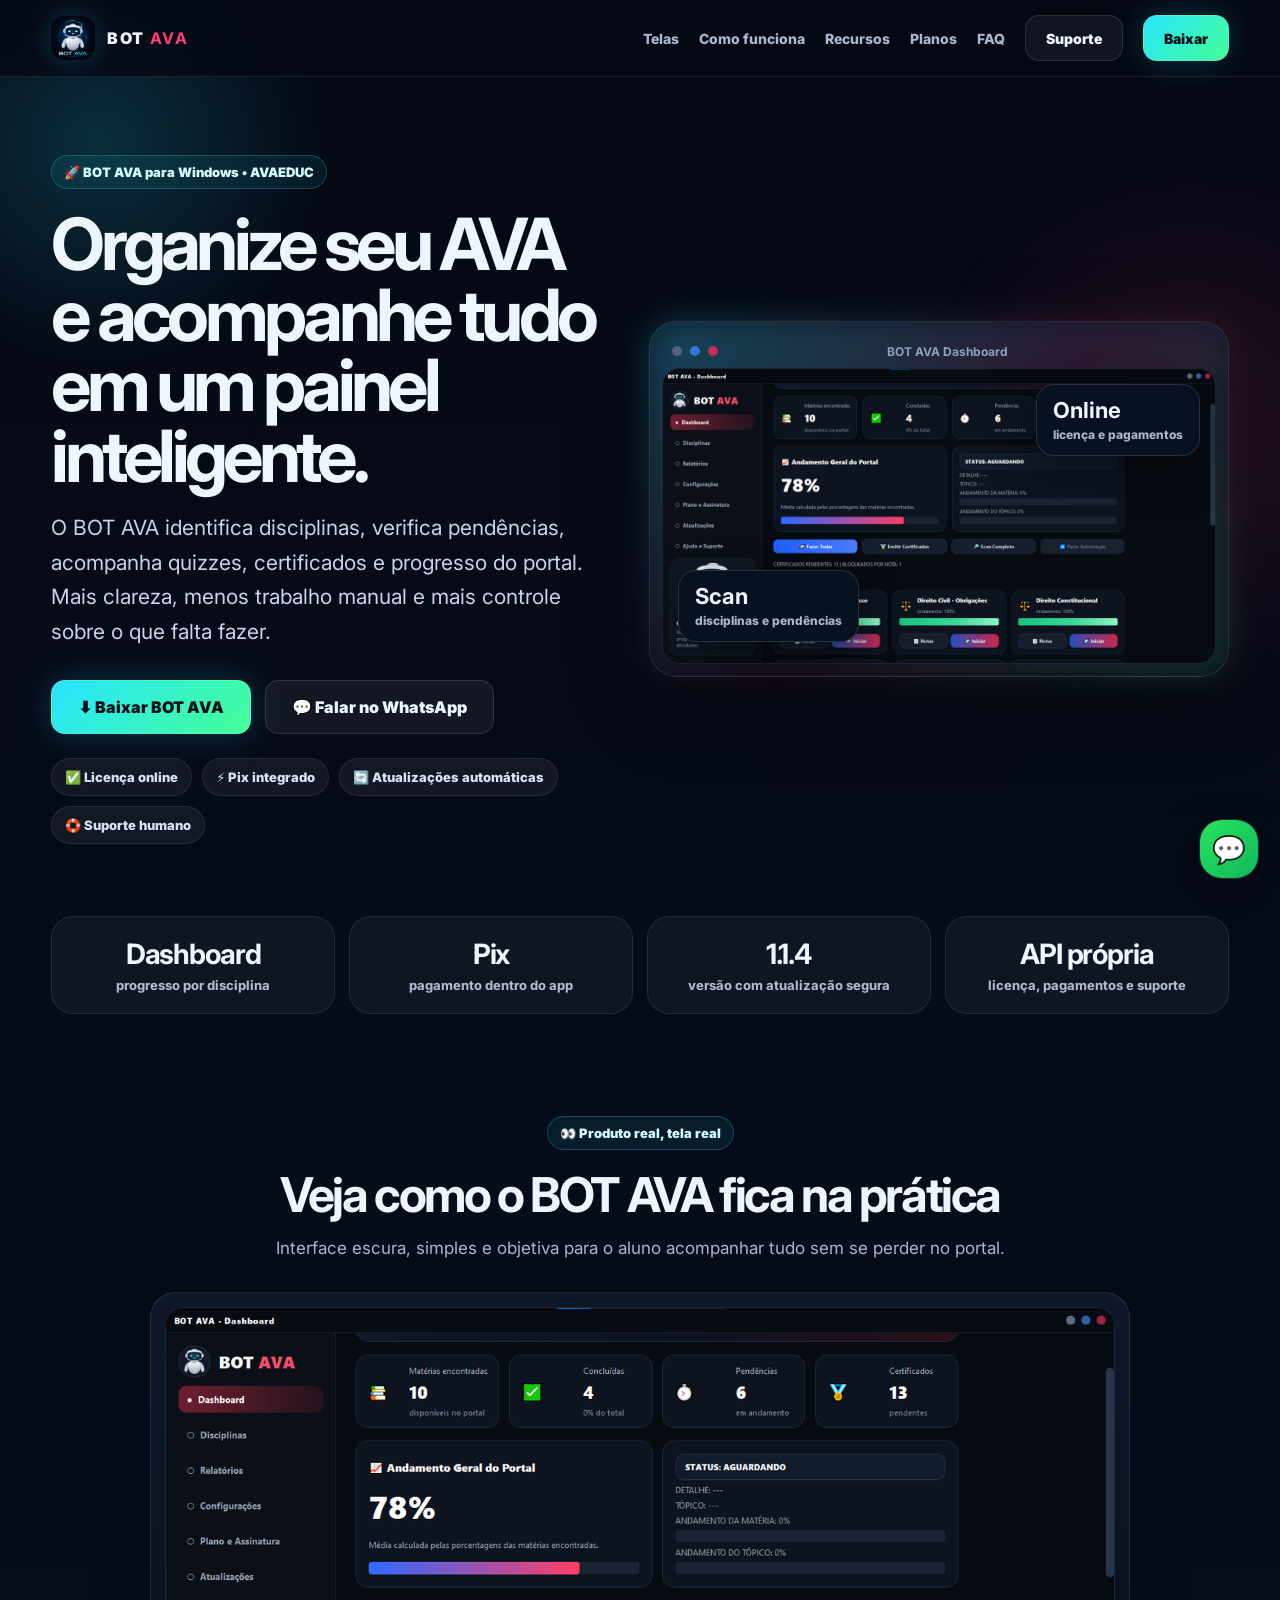
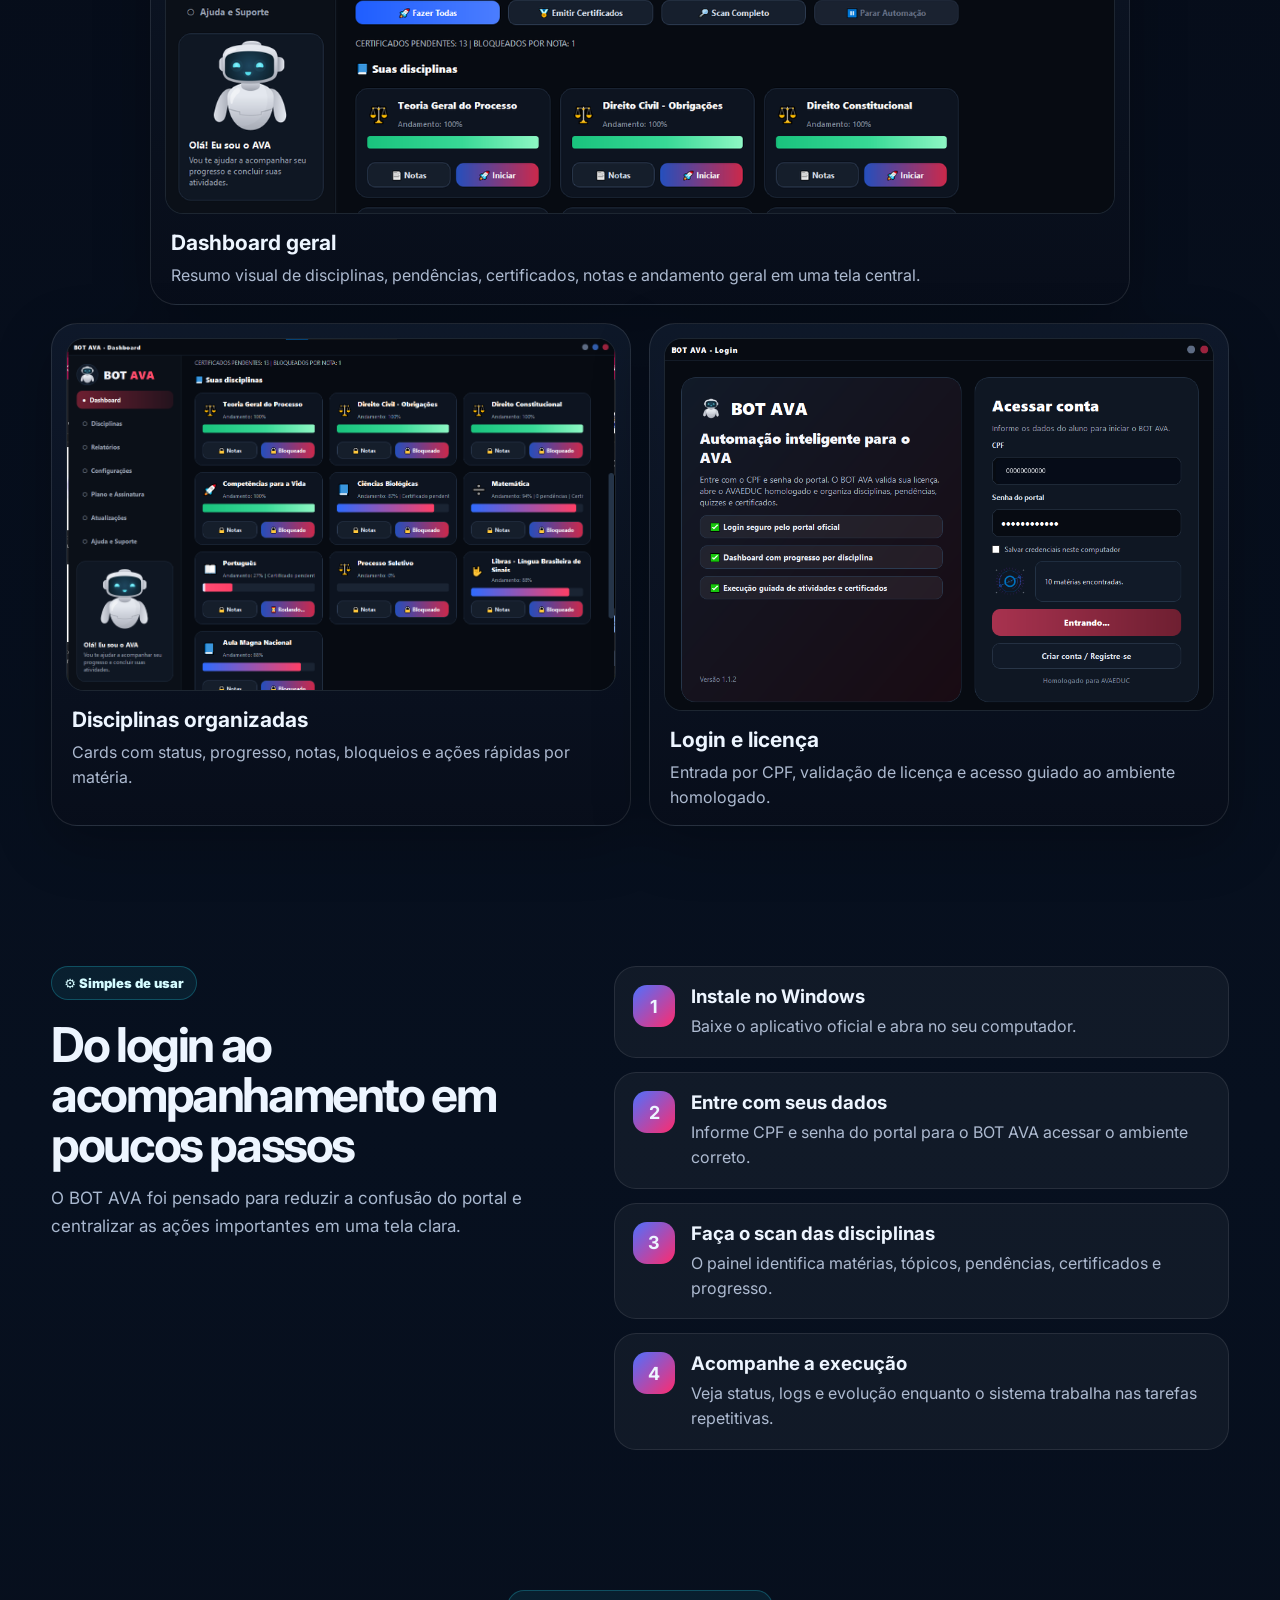
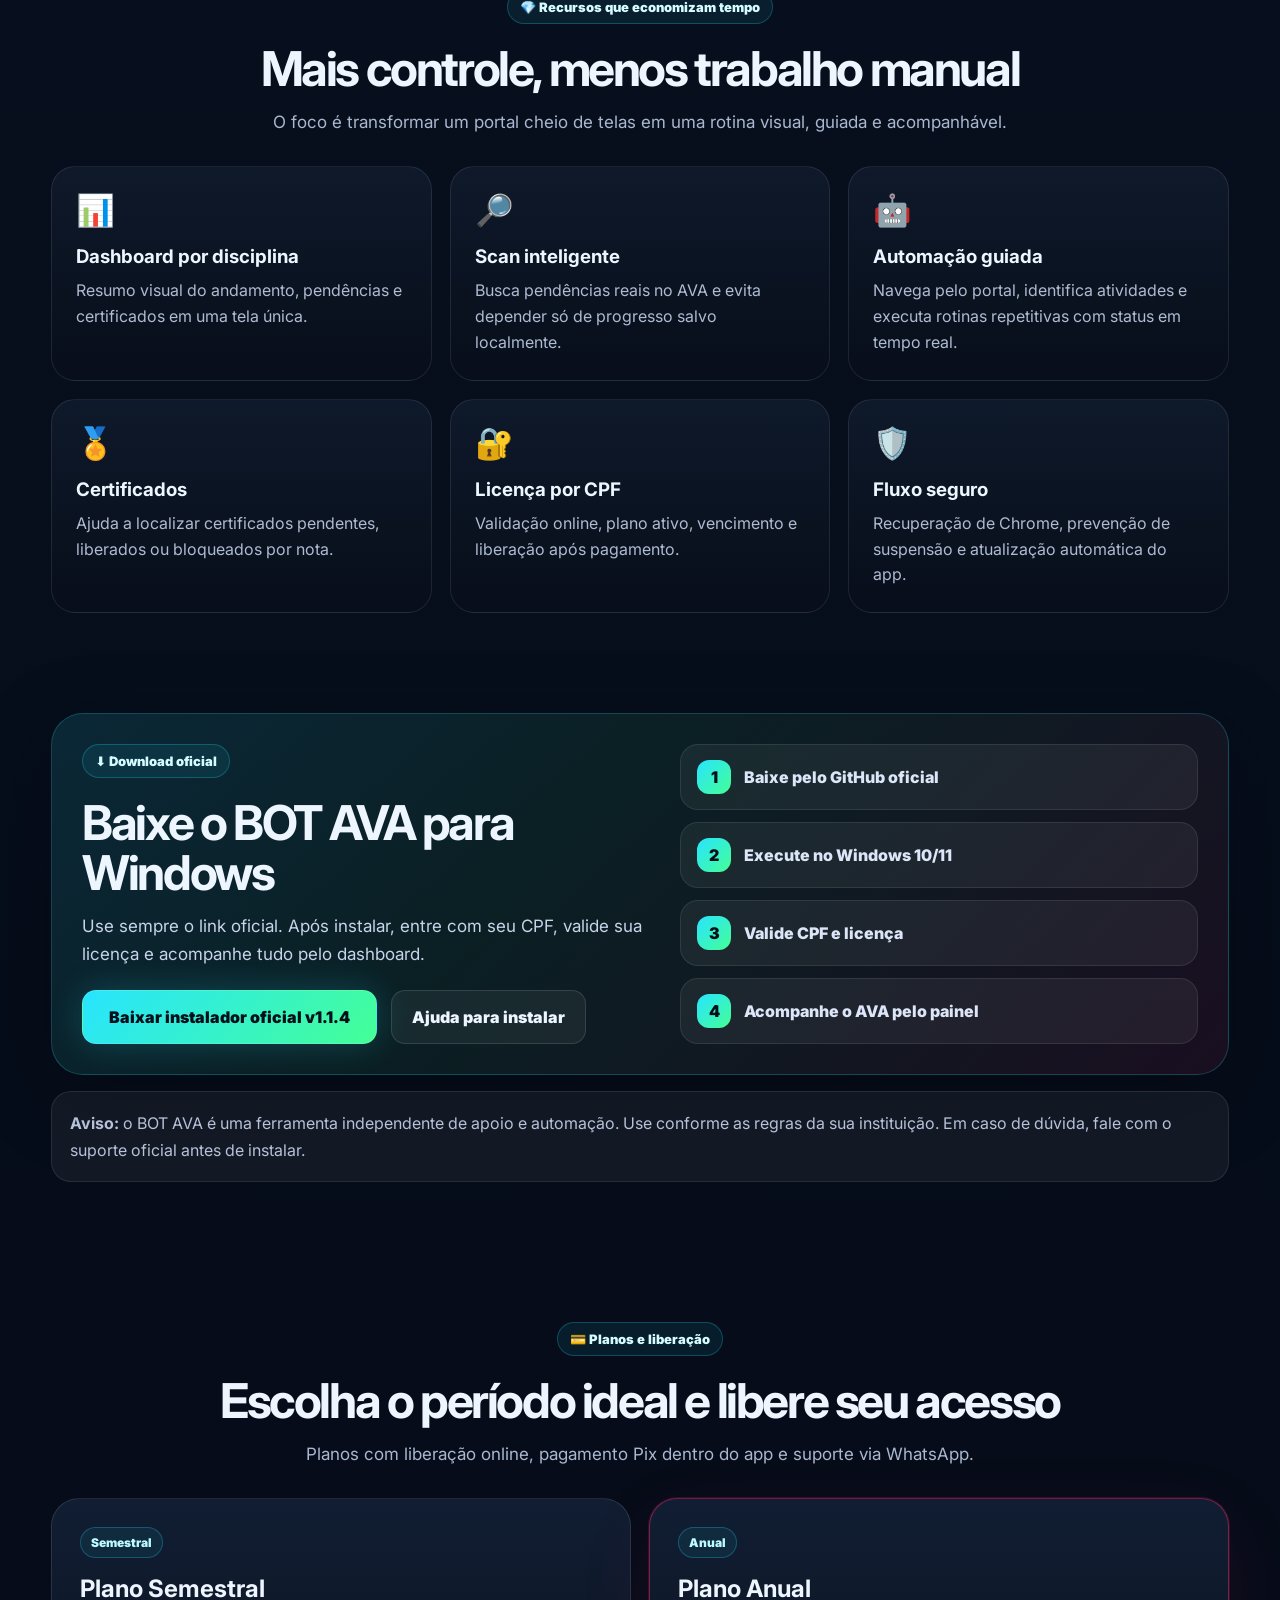
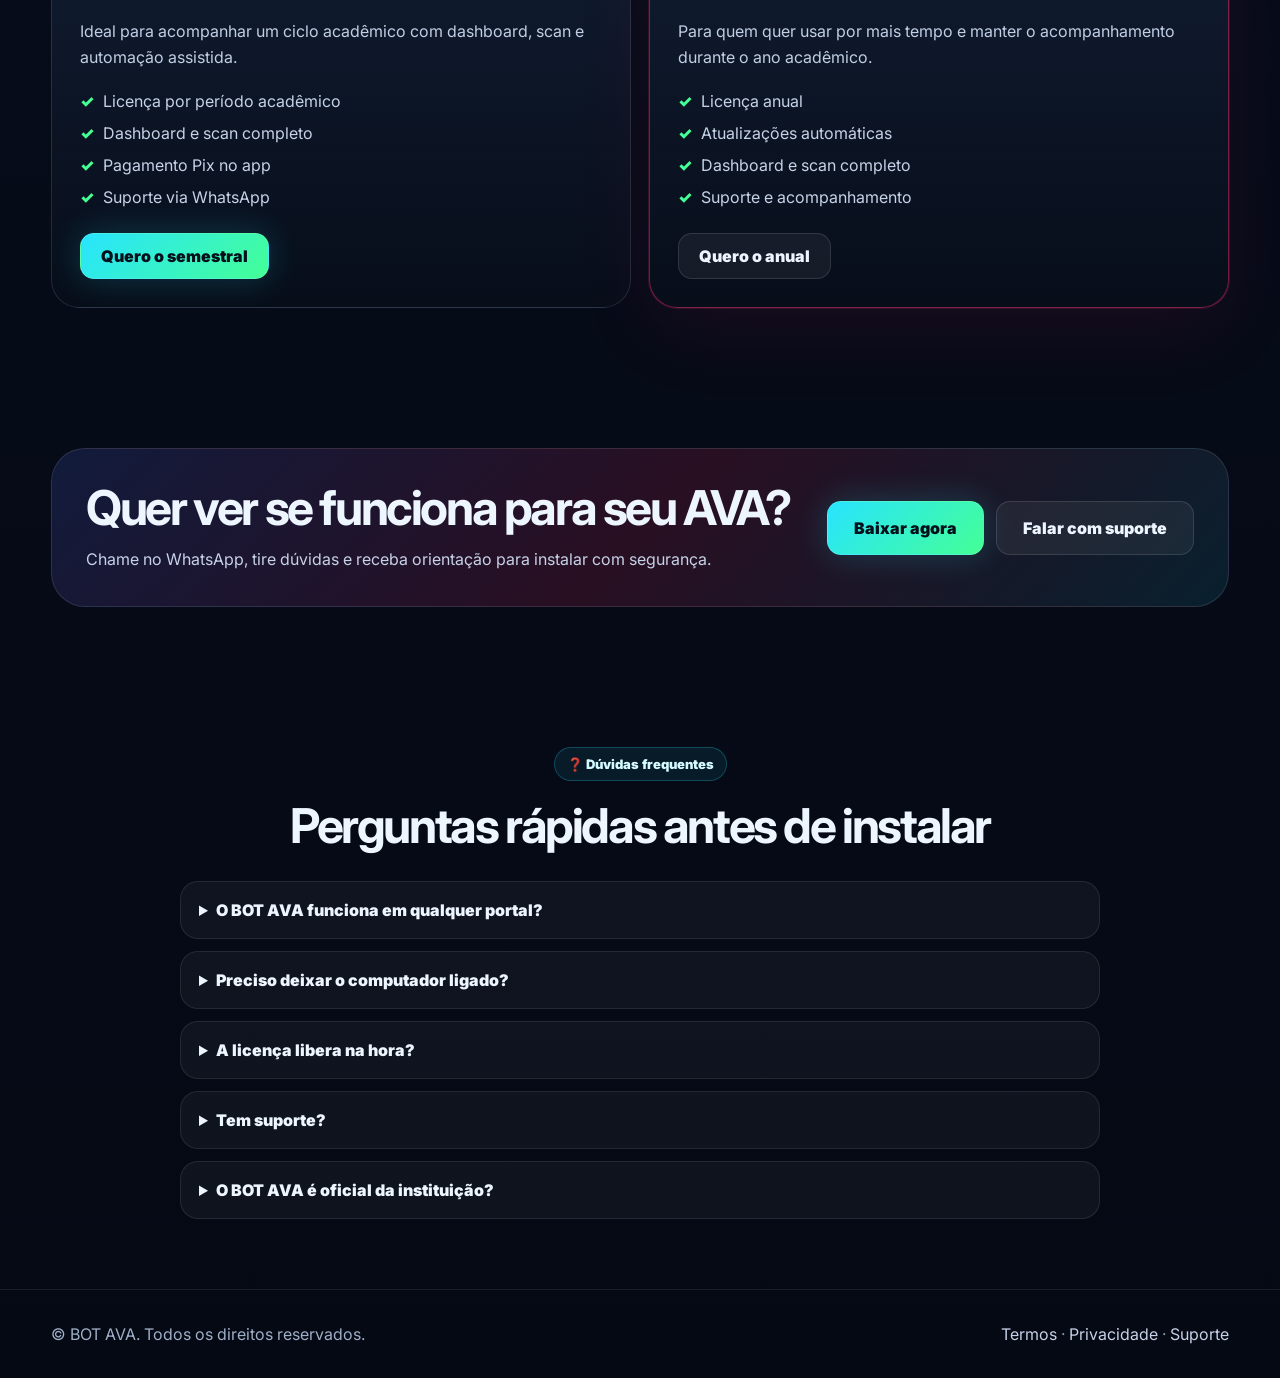
==== index.html @ 7a61a2fb "Update index.html" ====
<!doctype html>
<html lang="pt-BR">
<head>
  <meta charset="utf-8">
  <meta name="viewport" content="width=device-width, initial-scale=1">
  <title>BOT AVA | Seu AVA no automático</title>
  <meta name="description" content="O BOT AVA faz as atividades do portal da faculdade para você. Organiza disciplinas, acompanha progresso e automatiza tarefas do AVA com praticidade.">
  <meta name="theme-color" content="#050914">

  <!-- Prévia para WhatsApp, Instagram, Facebook e redes sociais -->
  <meta property="og:locale" content="pt_BR">
  <meta property="og:type" content="website">
  <meta property="og:site_name" content="BOT AVA">
  <meta property="og:title" content="BOT AVA | Seu AVA no automático">
  <meta property="og:description" content="Um bot que faz as atividades do portal da faculdade para você. Organiza disciplinas, progresso e certificados em um painel simples.">
  <meta property="og:url" content="https://botava.com.br/">
  <meta property="og:image" content="https://botava.com.br/assets/preview-botava-principal-v11.jpg">
  <meta property="og:image:secure_url" content="https://botava.com.br/assets/preview-botava-principal-v11.jpg">
  <meta property="og:image:type" content="image/jpeg">
  <meta property="og:image:width" content="1200">
  <meta property="og:image:height" content="630">
  <meta property="og:image:alt" content="BOT AVA - Um bot que faz as atividades do portal da faculdade para você">

  <meta name="twitter:card" content="summary_large_image">
  <meta name="twitter:title" content="BOT AVA | Seu AVA no automático">
  <meta name="twitter:description" content="Um bot que faz as atividades do portal da faculdade para você.">
  <meta name="twitter:image" content="https://botava.com.br/assets/preview-botava-principal-v11.jpg">
  <link rel="canonical" href="https://botava.com.br/">
  <link rel="image_src" href="https://botava.com.br/assets/preview-botava-principal-v11.jpg">
  <link rel="icon" href="assets/favicon.ico?v=8">
  <link rel="preconnect" href="https://fonts.googleapis.com">
  <link rel="preconnect" href="https://fonts.gstatic.com" crossorigin>
  <link href="https://fonts.googleapis.com/css2?family=Inter:wght@400;500;600;700;800;900&display=swap" rel="stylesheet">
  <link rel="stylesheet" href="assets/style.css?v=8">
</head>
<body>
  <div class="bg-glow bg-glow-a"></div>
  <div class="bg-glow bg-glow-b"></div>

  <nav class="nav">
    <div class="container nav-inner">
      <a class="brand" href="./" aria-label="BOT AVA">
        <img src="assets/logo-bot-ava.png?v=8" alt="Logo BOT AVA">
        <span>BOT <b>AVA</b></span>
      </a>
      <button class="nav-toggle" type="button" aria-label="Abrir menu" aria-expanded="false">☰</button>
      <div class="nav-links" id="site-menu">
        <a href="#telas">Telas</a>
        <a href="#como-funciona">Como funciona</a>
        <a href="#recursos">Recursos</a>
        <a href="#planos">Planos</a>
        <a href="#faq">FAQ</a>
        <a class="btn btn-ghost" href="suporte.html">Suporte</a>
        <a class="btn btn-primary" href="#download">Baixar</a>
      </div>
    </div>
  </nav>

  <main>
    <section class="hero">
      <div class="container hero-grid">
        <div class="hero-copy">
          <div class="badge">🚀 BOT AVA para Windows • AVAEDUC</div>
          <h1>Organize seu AVA e acompanhe tudo em um painel inteligente.</h1>
          <p class="lead">O BOT AVA identifica disciplinas, verifica pendências, acompanha quizzes, certificados e progresso do portal. Mais clareza, menos trabalho manual e mais controle sobre o que falta fazer.</p>
          <div class="hero-actions">
            <a class="btn btn-primary btn-big" href="#download">⬇️ Baixar BOT AVA</a>
            <a class="btn btn-secondary btn-big" href="https://wa.me/5594920007324?text=Ol%C3%A1%2C%20quero%20comprar%20ou%20tirar%20d%C3%BAvidas%20sobre%20o%20BOT%20AVA" target="_blank" rel="noopener">💬 Falar no WhatsApp</a>
          </div>
          <div class="trust-strip">
            <span>✅ Licença online</span>
            <span>⚡ Pix integrado</span>
            <span>🔄 Atualizações automáticas</span>
            <span>🛟 Suporte humano</span>
          </div>
        </div>

        <div class="hero-showcase" aria-label="Tela do dashboard BOT AVA">
          <div class="window-bar"><span></span><span></span><span></span><b>BOT AVA Dashboard</b></div>
          <img src="assets/screens/dashboard.png?v=8" alt="Dashboard do BOT AVA mostrando disciplinas, pendências e certificados">
          <div class="floating-card card-a"><b>Scan</b><span>disciplinas e pendências</span></div>
          <div class="floating-card card-b"><b>Online</b><span>licença e pagamentos</span></div>
        </div>
      </div>
    </section>

    <section class="section proof">
      <div class="container proof-grid">
        <div><strong>Dashboard</strong><span>progresso por disciplina</span></div>
        <div><strong>Pix</strong><span>pagamento dentro do app</span></div>
        <div><strong>1.1.4</strong><span>versão com atualização segura</span></div>
        <div><strong>API própria</strong><span>licença, pagamentos e suporte</span></div>
      </div>
    </section>

    <section class="section" id="telas">
      <div class="container">
        <div class="section-head centered">
          <div class="badge">👀 Produto real, tela real</div>
          <h2>Veja como o BOT AVA fica na prática</h2>
          <p>Interface escura, simples e objetiva para o aluno acompanhar tudo sem se perder no portal.</p>
        </div>

        <div class="screens-stack">
          <article class="screen-card screen-feature">
            <img src="assets/screens/dashboard.png?v=8" alt="Dashboard principal do BOT AVA">
            <div>
              <h3>Dashboard geral</h3>
              <p>Resumo visual de disciplinas, pendências, certificados, notas e andamento geral em uma tela central.</p>
            </div>
          </article>
          <div class="screens-two">
            <article class="screen-card">
              <img src="assets/screens/disciplinas.png?v=8" alt="Lista de disciplinas no BOT AVA">
              <div><h3>Disciplinas organizadas</h3><p>Cards com status, progresso, notas, bloqueios e ações rápidas por matéria.</p></div>
            </article>
            <article class="screen-card">
              <img src="assets/screens/login.png?v=8" alt="Tela de login do BOT AVA">
              <div><h3>Login e licença</h3><p>Entrada por CPF, validação de licença e acesso guiado ao ambiente homologado.</p></div>
            </article>
          </div>
        </div>
      </div>
    </section>

    <section class="section split" id="como-funciona">
      <div class="container split-grid">
        <div class="section-head">
          <div class="badge">⚙️ Simples de usar</div>
          <h2>Do login ao acompanhamento em poucos passos</h2>
          <p>O BOT AVA foi pensado para reduzir a confusão do portal e centralizar as ações importantes em uma tela clara.</p>
        </div>
        <div class="steps">
          <div class="step"><b>1</b><div><h3>Instale no Windows</h3><p>Baixe o aplicativo oficial e abra no seu computador.</p></div></div>
          <div class="step"><b>2</b><div><h3>Entre com seus dados</h3><p>Informe CPF e senha do portal para o BOT AVA acessar o ambiente correto.</p></div></div>
          <div class="step"><b>3</b><div><h3>Faça o scan das disciplinas</h3><p>O painel identifica matérias, tópicos, pendências, certificados e progresso.</p></div></div>
          <div class="step"><b>4</b><div><h3>Acompanhe a execução</h3><p>Veja status, logs e evolução enquanto o sistema trabalha nas tarefas repetitivas.</p></div></div>
        </div>
      </div>
    </section>

    <section class="section" id="recursos">
      <div class="container">
        <div class="section-head centered">
          <div class="badge">💎 Recursos que economizam tempo</div>
          <h2>Mais controle, menos trabalho manual</h2>
          <p>O foco é transformar um portal cheio de telas em uma rotina visual, guiada e acompanhável.</p>
        </div>
        <div class="cards">
          <div class="card"><div class="icon">📊</div><h3>Dashboard por disciplina</h3><p>Resumo visual do andamento, pendências e certificados em uma tela única.</p></div>
          <div class="card"><div class="icon">🔎</div><h3>Scan inteligente</h3><p>Busca pendências reais no AVA e evita depender só de progresso salvo localmente.</p></div>
          <div class="card"><div class="icon">🤖</div><h3>Automação guiada</h3><p>Navega pelo portal, identifica atividades e executa rotinas repetitivas com status em tempo real.</p></div>
          <div class="card"><div class="icon">🏅</div><h3>Certificados</h3><p>Ajuda a localizar certificados pendentes, liberados ou bloqueados por nota.</p></div>
          <div class="card"><div class="icon">🔐</div><h3>Licença por CPF</h3><p>Validação online, plano ativo, vencimento e liberação após pagamento.</p></div>
          <div class="card"><div class="icon">🛡️</div><h3>Fluxo seguro</h3><p>Recuperação de Chrome, prevenção de suspensão e atualização automática do app.</p></div>
        </div>
      </div>
    </section>

    <section class="section download-section" id="download">
      <div class="container">
        <div class="download-card">
          <div>
            <div class="badge">⬇️ Download oficial</div>
            <h2>Baixe o BOT AVA para Windows</h2>
            <p>Use sempre o link oficial. Após instalar, entre com seu CPF, valide sua licença e acompanhe tudo pelo dashboard.</p>
            <div class="download-actions">
              <a class="btn btn-primary btn-big" href="https://github.com/botava-app/botava-site/releases/download/1.1.4/Instalador_BOT_AVA_1.1.4.exe" target="_blank" rel="noopener">Baixar instalador oficial v1.1.4</a>
              <a class="btn btn-secondary" href="https://wa.me/5594920007324?text=Ol%C3%A1%2C%20preciso%20de%20ajuda%20para%20instalar%20o%20BOT%20AVA" target="_blank" rel="noopener">Ajuda para instalar</a>
            </div>
          </div>
          <div class="download-steps">
            <div><b>1</b><span>Baixe pelo GitHub oficial</span></div>
            <div><b>2</b><span>Execute no Windows 10/11</span></div>
            <div><b>3</b><span>Valide CPF e licença</span></div>
            <div><b>4</b><span>Acompanhe o AVA pelo painel</span></div>
          </div>
        </div>
        <div class="notice download-notice"><b>Aviso:</b> o BOT AVA é uma ferramenta independente de apoio e automação. Use conforme as regras da sua instituição. Em caso de dúvida, fale com o suporte oficial antes de instalar.</div>
      </div>
    </section>

    <section class="section" id="planos">
      <div class="container">
        <div class="section-head centered">
          <div class="badge">💳 Planos e liberação</div>
          <h2>Escolha o período ideal e libere seu acesso</h2>
          <p>Planos com liberação online, pagamento Pix dentro do app e suporte via WhatsApp.</p>
        </div>
        <div class="pricing">
          <div class="price-card">
            <span class="tag">Semestral</span>
            <h3>Plano Semestral</h3>
            <p>Ideal para acompanhar um ciclo acadêmico com dashboard, scan e automação assistida.</p>
            <ul class="features"><li>Licença por período acadêmico</li><li>Dashboard e scan completo</li><li>Pagamento Pix no app</li><li>Suporte via WhatsApp</li></ul>
            <a class="btn btn-primary" href="https://wa.me/5594920007324?text=Ol%C3%A1%2C%20quero%20o%20plano%20semestral%20do%20BOT%20AVA" target="_blank" rel="noopener">Quero o semestral</a>
          </div>
          <div class="price-card featured">
            <span class="tag">Anual</span>
            <h3>Plano Anual</h3>
            <p>Para quem quer usar por mais tempo e manter o acompanhamento durante o ano acadêmico.</p>
            <ul class="features"><li>Licença anual</li><li>Atualizações automáticas</li><li>Dashboard e scan completo</li><li>Suporte e acompanhamento</li></ul>
            <a class="btn btn-secondary" href="https://wa.me/5594920007324?text=Ol%C3%A1%2C%20quero%20o%20plano%20anual%20do%20BOT%20AVA" target="_blank" rel="noopener">Quero o anual</a>
          </div>
        </div>
      </div>
    </section>

    <section class="section cta-section">
      <div class="container cta-box">
        <div><h2>Quer ver se funciona para seu AVA?</h2><p>Chame no WhatsApp, tire dúvidas e receba orientação para instalar com segurança.</p></div>
        <div class="cta-actions"><a class="btn btn-primary btn-big" href="#download">Baixar agora</a><a class="btn btn-secondary btn-big" href="https://wa.me/5594920007324?text=Ol%C3%A1%2C%20tenho%20interesse%20no%20BOT%20AVA" target="_blank" rel="noopener">Falar com suporte</a></div>
      </div>
    </section>

    <section class="section" id="faq">
      <div class="container">
        <div class="section-head centered"><div class="badge">❓ Dúvidas frequentes</div><h2>Perguntas rápidas antes de instalar</h2></div>
        <div class="faq">
          <details><summary>O BOT AVA funciona em qualquer portal?</summary><p>O BOT AVA é focado no ambiente homologado AVAEDUC. Outros ambientes podem não ser compatíveis.</p></details>
          <details><summary>Preciso deixar o computador ligado?</summary><p>Sim. Como é um app para Windows, o computador precisa permanecer ligado e com internet durante a execução.</p></details>
          <details><summary>A licença libera na hora?</summary><p>Após o pagamento Pix confirmado, o app consulta o backend e libera a licença automaticamente.</p></details>
          <details><summary>Tem suporte?</summary><p>Sim. O suporte é feito pelo WhatsApp informado no site.</p></details>
          <details><summary>O BOT AVA é oficial da instituição?</summary><p>Não. É uma ferramenta independente de apoio e automação. Use de acordo com as regras da sua instituição.</p></details>
        </div>
      </div>
    </section>
  </main>

  <footer class="footer">
    <div class="container footer-inner"><span>© BOT AVA. Todos os direitos reservados.</span><div><a href="termos.html">Termos</a> · <a href="privacidade.html">Privacidade</a> · <a href="suporte.html">Suporte</a></div></div>
  </footer>

  <a class="whatsapp-float" href="https://wa.me/5594920007324?text=Ol%C3%A1%2C%20vim%20pelo%20site%20do%20BOT%20AVA" target="_blank" rel="noopener" aria-label="WhatsApp">💬</a>

  <script>
    const toggle = document.querySelector('.nav-toggle');
    const menu = document.getElementById('site-menu');
    if (toggle && menu) {
      toggle.addEventListener('click', () => {
        const open = menu.classList.toggle('open');
        toggle.setAttribute('aria-expanded', open ? 'true' : 'false');
        toggle.textContent = open ? '✕' : '☰';
      });
      menu.querySelectorAll('a').forEach(link => link.addEventListener('click', () => {
        if (window.innerWidth <= 980) {
          menu.classList.remove('open');
          toggle.setAttribute('aria-expanded', 'false');
          toggle.textContent = '☰';
        }
      }));
    }
  </script>
</body>
</html>
---- assets/style.css ----
:root{--bg:#050914;--panel:#0b1424;--panel2:#101b2d;--text:#edf5ff;--muted:#a9b8cf;--line:rgba(255,255,255,.09);--cyan:#28e4ff;--green:#44ff95;--pink:#ff2b6d;--blue:#4e70ff;--shadow:0 24px 80px rgba(0,0,0,.35)}*{box-sizing:border-box}html{scroll-behavior:smooth}body{margin:0;font-family:Inter,system-ui,-apple-system,Segoe UI,Roboto,Arial,sans-serif;color:var(--text);background:linear-gradient(180deg,#050914 0%,#07101f 44%,#050914 100%);min-height:100vh;overflow-x:hidden}a{color:inherit;text-decoration:none}.container{width:min(1180px,92vw);margin:0 auto}.bg-glow{position:fixed;pointer-events:none;filter:blur(6px);opacity:.85;z-index:-1}.bg-glow-a{width:520px;height:520px;left:-160px;top:-120px;background:radial-gradient(circle,rgba(40,228,255,.20),transparent 64%)}.bg-glow-b{width:620px;height:620px;right:-220px;top:120px;background:radial-gradient(circle,rgba(255,43,109,.16),transparent 65%)}
.nav{position:sticky;top:0;z-index:50;background:rgba(5,9,20,.82);backdrop-filter:blur(18px);border-bottom:1px solid var(--line)}.nav-inner{height:76px;display:flex;align-items:center;justify-content:space-between;gap:24px;position:relative}.brand{display:flex;align-items:center;gap:12px;font-weight:950;letter-spacing:.10em}.brand img{width:44px;height:44px;border-radius:14px;box-shadow:0 0 26px rgba(40,228,255,.20)}.brand b{color:#ff3f76}.nav-links{display:flex;align-items:center;gap:20px;color:var(--muted);font-size:14px;font-weight:800}.nav-links a:hover{color:#fff}.nav-toggle{display:none;align-items:center;justify-content:center;width:46px;height:46px;border-radius:14px;border:1px solid var(--line);background:rgba(255,255,255,.06);color:#fff;font-size:22px;font-weight:900}.btn{display:inline-flex;align-items:center;justify-content:center;gap:10px;min-height:46px;padding:0 20px;border-radius:14px;font-weight:950;border:1px solid rgba(255,255,255,.12);transition:.18s ease;cursor:pointer}.btn:hover{transform:translateY(-2px)}.btn-primary{background:linear-gradient(135deg,var(--cyan),var(--green));color:#03101b;box-shadow:0 0 34px rgba(40,228,255,.20)}.btn-secondary,.btn-ghost{background:rgba(255,255,255,.055);color:var(--text)}.btn-secondary:hover,.btn-ghost:hover{background:rgba(255,255,255,.10)}.btn-big{min-height:54px;padding:0 26px}
.hero{padding:78px 0 52px}.hero-grid{display:grid;grid-template-columns:1fr 1.05fr;gap:46px;align-items:center}.badge{display:inline-flex;align-items:center;gap:8px;color:#d4fbff;background:rgba(40,228,255,.08);border:1px solid rgba(40,228,255,.24);border-radius:999px;padding:8px 12px;font-weight:900;font-size:13px;margin-bottom:20px}h1{font-size:clamp(38px,5.7vw,72px);line-height:.98;margin:0 0 20px;letter-spacing:-.065em}h2{font-size:clamp(30px,4vw,48px);line-height:1.04;margin:0 0 14px;letter-spacing:-.05em}.lead{font-size:clamp(17px,2vw,21px);line-height:1.65;color:#c9d4ea;margin:0 0 30px;max-width:680px}.hero-actions{display:flex;flex-wrap:wrap;gap:14px;margin-bottom:24px}.trust-strip{display:flex;flex-wrap:wrap;gap:10px}.trust-strip span{background:rgba(255,255,255,.055);border:1px solid var(--line);border-radius:999px;padding:10px 13px;color:#d7e2f7;font-weight:850;font-size:13px}.hero-showcase{position:relative;background:linear-gradient(180deg,rgba(16,27,45,.85),rgba(8,14,26,.82));border:1px solid rgba(255,255,255,.10);border-radius:28px;padding:12px;box-shadow:var(--shadow);isolation:isolate}.hero-showcase:before{content:"";position:absolute;inset:-2px;border-radius:30px;background:linear-gradient(135deg,rgba(40,228,255,.45),rgba(255,43,109,.22),rgba(68,255,149,.28));z-index:-1;filter:blur(16px);opacity:.52}.window-bar{height:34px;display:flex;align-items:center;gap:8px;padding:0 10px;color:#8fa2be;font-size:12px;font-weight:900}.window-bar span{width:10px;height:10px;border-radius:50%;background:#53647b}.window-bar span:nth-child(2){background:#3574d8}.window-bar span:nth-child(3){background:#c72f5b}.window-bar b{margin-left:auto;margin-right:auto;transform:translateX(-18px)}.hero-showcase img,.screen-card img{display:block;width:100%;border-radius:18px;border:1px solid rgba(255,255,255,.09);background:#07111d}.floating-card{position:absolute;background:#07111f;border:1px solid rgba(255,255,255,.13);border-radius:18px;padding:12px 16px;box-shadow:0 18px 45px rgba(0,0,0,.42)}.floating-card b{display:block;font-size:22px}.floating-card span{font-size:12px;color:#aab6ca;font-weight:800}.card-a{left:28px;bottom:34px}.card-b{right:28px;top:62px}
.section{padding:70px 0}.section-head{margin-bottom:30px}.section-head p{color:var(--muted);font-size:17px;line-height:1.65;margin:0;max-width:760px}.centered{text-align:center}.centered p{margin-left:auto;margin-right:auto}.proof{padding:20px 0 32px}.proof-grid{display:grid;grid-template-columns:repeat(4,minmax(0,1fr));gap:14px}.proof-grid div{background:rgba(255,255,255,.045);border:1px solid var(--line);border-radius:22px;padding:20px;text-align:center}.proof-grid strong{display:block;font-size:28px;letter-spacing:-.04em}.proof-grid span{display:block;color:#aebbd1;margin-top:6px;font-weight:750;font-size:13px}
.screens-stack{display:grid;gap:18px}.screens-two{display:grid;grid-template-columns:repeat(2,minmax(0,1fr));gap:18px}.screen-card{background:linear-gradient(180deg,rgba(16,27,45,.82),rgba(8,14,26,.82));border:1px solid rgba(255,255,255,.10);border-radius:26px;padding:14px;box-shadow:0 18px 55px rgba(0,0,0,.25)}.screen-feature{max-width:980px;margin:0 auto}.screen-card div{padding:16px 6px 2px}.screen-card h3{margin:0 0 8px;font-size:21px}.screen-card p{margin:0;color:#adbad0;line-height:1.55}
.split-grid{display:grid;grid-template-columns:.92fr 1.08fr;gap:40px;align-items:start}.steps{display:grid;gap:14px}.step{display:flex;gap:16px;background:rgba(255,255,255,.045);border:1px solid var(--line);border-radius:22px;padding:18px}.step b{display:flex;align-items:center;justify-content:center;flex:0 0 42px;width:42px;height:42px;border-radius:14px;background:linear-gradient(135deg,var(--blue),var(--pink));font-size:18px}.step h3{margin:0 0 6px}.step p{margin:0;color:#aebbd1;line-height:1.55}.cards{display:grid;grid-template-columns:repeat(3,minmax(0,1fr));gap:18px}.card{background:linear-gradient(180deg,rgba(16,27,45,.86),rgba(8,14,26,.82));border:1px solid var(--line);border-radius:24px;padding:24px;min-height:190px}.icon{font-size:31px;margin-bottom:16px}.card h3{margin:0 0 10px}.card p{margin:0;color:#aebbd1;line-height:1.62}
.download-section{padding-top:30px}.download-card{display:grid;grid-template-columns:1.05fr .95fr;gap:26px;align-items:center;background:linear-gradient(135deg,rgba(40,228,255,.12),rgba(68,255,149,.08) 42%,rgba(255,43,109,.08));border:1px solid rgba(40,228,255,.22);border-radius:32px;padding:30px;box-shadow:0 22px 80px rgba(0,0,0,.28)}.download-card p{color:#c8d4ea;line-height:1.65;font-size:17px;margin:0 0 22px}.download-actions{display:flex;flex-wrap:wrap;gap:14px}.download-steps{display:grid;gap:12px}.download-steps div{display:flex;align-items:center;gap:13px;background:rgba(255,255,255,.055);border:1px solid var(--line);border-radius:18px;padding:15px 16px;color:#dce6f8;font-weight:850}.download-steps b{display:inline-flex;align-items:center;justify-content:center;width:34px;height:34px;border-radius:12px;background:linear-gradient(135deg,var(--cyan),var(--green));color:#03101b;font-weight:950}.notice{background:rgba(255,255,255,.05);border:1px solid var(--line);border-radius:20px;padding:18px;color:#b6c2d9;line-height:1.65}.download-notice{margin-top:16px}
.pricing{display:grid;grid-template-columns:repeat(2,minmax(0,1fr));gap:18px}.price-card{background:linear-gradient(180deg,rgba(18,31,52,.95),rgba(8,14,26,.9));border:1px solid rgba(255,255,255,.11);border-radius:28px;padding:28px;overflow:hidden}.price-card.featured{border-color:rgba(255,43,109,.45);box-shadow:0 0 0 1px rgba(255,43,109,.16),0 24px 80px rgba(255,43,109,.08)}.tag{display:inline-block;border-radius:999px;border:1px solid rgba(40,228,255,.25);color:#bbfaff;background:rgba(40,228,255,.07);font-size:12px;font-weight:950;padding:7px 10px;margin-bottom:16px}.price-card h3{font-size:24px;margin:0 0 10px}.price-card p{color:#c1cee5;line-height:1.62}.features{list-style:none;margin:20px 0 26px;padding:0;display:grid;gap:12px;color:#c6d2e8}.features li::before{content:"✓";color:var(--green);font-weight:900;margin-right:9px}.cta-box{display:flex;align-items:center;justify-content:space-between;gap:24px;background:linear-gradient(135deg,rgba(78,112,255,.16),rgba(255,43,109,.14),rgba(40,228,255,.10));border:1px solid rgba(255,255,255,.11);border-radius:34px;padding:34px}.cta-box p{color:#c7d2e8;line-height:1.6;margin:0}.cta-actions{display:flex;gap:12px;flex-wrap:wrap}.faq{display:grid;gap:12px;max-width:920px;margin:0 auto}.faq details{background:rgba(255,255,255,.045);border:1px solid var(--line);border-radius:18px;padding:18px}.faq summary{cursor:pointer;font-weight:950}.faq p{color:#b8c4da;line-height:1.65;margin:12px 0 0}.footer{border-top:1px solid var(--line);padding:34px 0;color:#8f9bb1}.footer-inner{display:flex;justify-content:space-between;gap:20px;flex-wrap:wrap}.footer a{color:#c7d2e8}.footer span{color:#9fafc8}.whatsapp-float{position:fixed;right:22px;bottom:22px;z-index:60;width:58px;height:58px;border-radius:22px;display:flex;align-items:center;justify-content:center;background:linear-gradient(135deg,#28e45f,#11b65a);box-shadow:0 18px 50px rgba(0,0,0,.35),0 0 0 1px rgba(255,255,255,.15);font-size:27px}
@media(max-width:980px){.nav-toggle{display:inline-flex}.nav-links{display:none;position:absolute;top:76px;left:0;right:0;padding:16px;width:min(1180px,92vw);margin:0 auto;background:rgba(5,9,20,.98);border:1px solid var(--line);border-radius:0 0 18px 18px;flex-direction:column;align-items:stretch;gap:12px;box-shadow:0 24px 60px rgba(0,0,0,.35)}.nav-links.open{display:flex}.nav-links .btn{width:100%}.hero{padding-top:46px}.hero-grid,.split-grid,.download-card,.pricing{grid-template-columns:1fr}.screens-two{grid-template-columns:1fr}.proof-grid,.cards{grid-template-columns:repeat(2,1fr)}.floating-card{display:none}.cta-box{display:block}.cta-actions{margin-top:20px}}
@media(max-width:620px){.container{width:min(100% - 28px,1180px)}.proof-grid,.cards{grid-template-columns:1fr}.hero-actions .btn,.download-actions .btn,.cta-actions .btn{width:100%}h1{font-size:38px}.lead{font-size:16px}.section{padding:50px 0}.download-card,.cta-box{padding:22px;border-radius:24px}.screen-card{border-radius:20px;padding:12px}.screen-card h3{font-size:19px}.whatsapp-float{right:14px;bottom:14px}.brand span{font-size:14px}.proof-grid strong{font-size:24px}.hero-showcase{padding:10px}.window-bar b{display:none}.nav-inner{height:68px}.nav-links{top:68px}.brand img{width:40px;height:40px}}
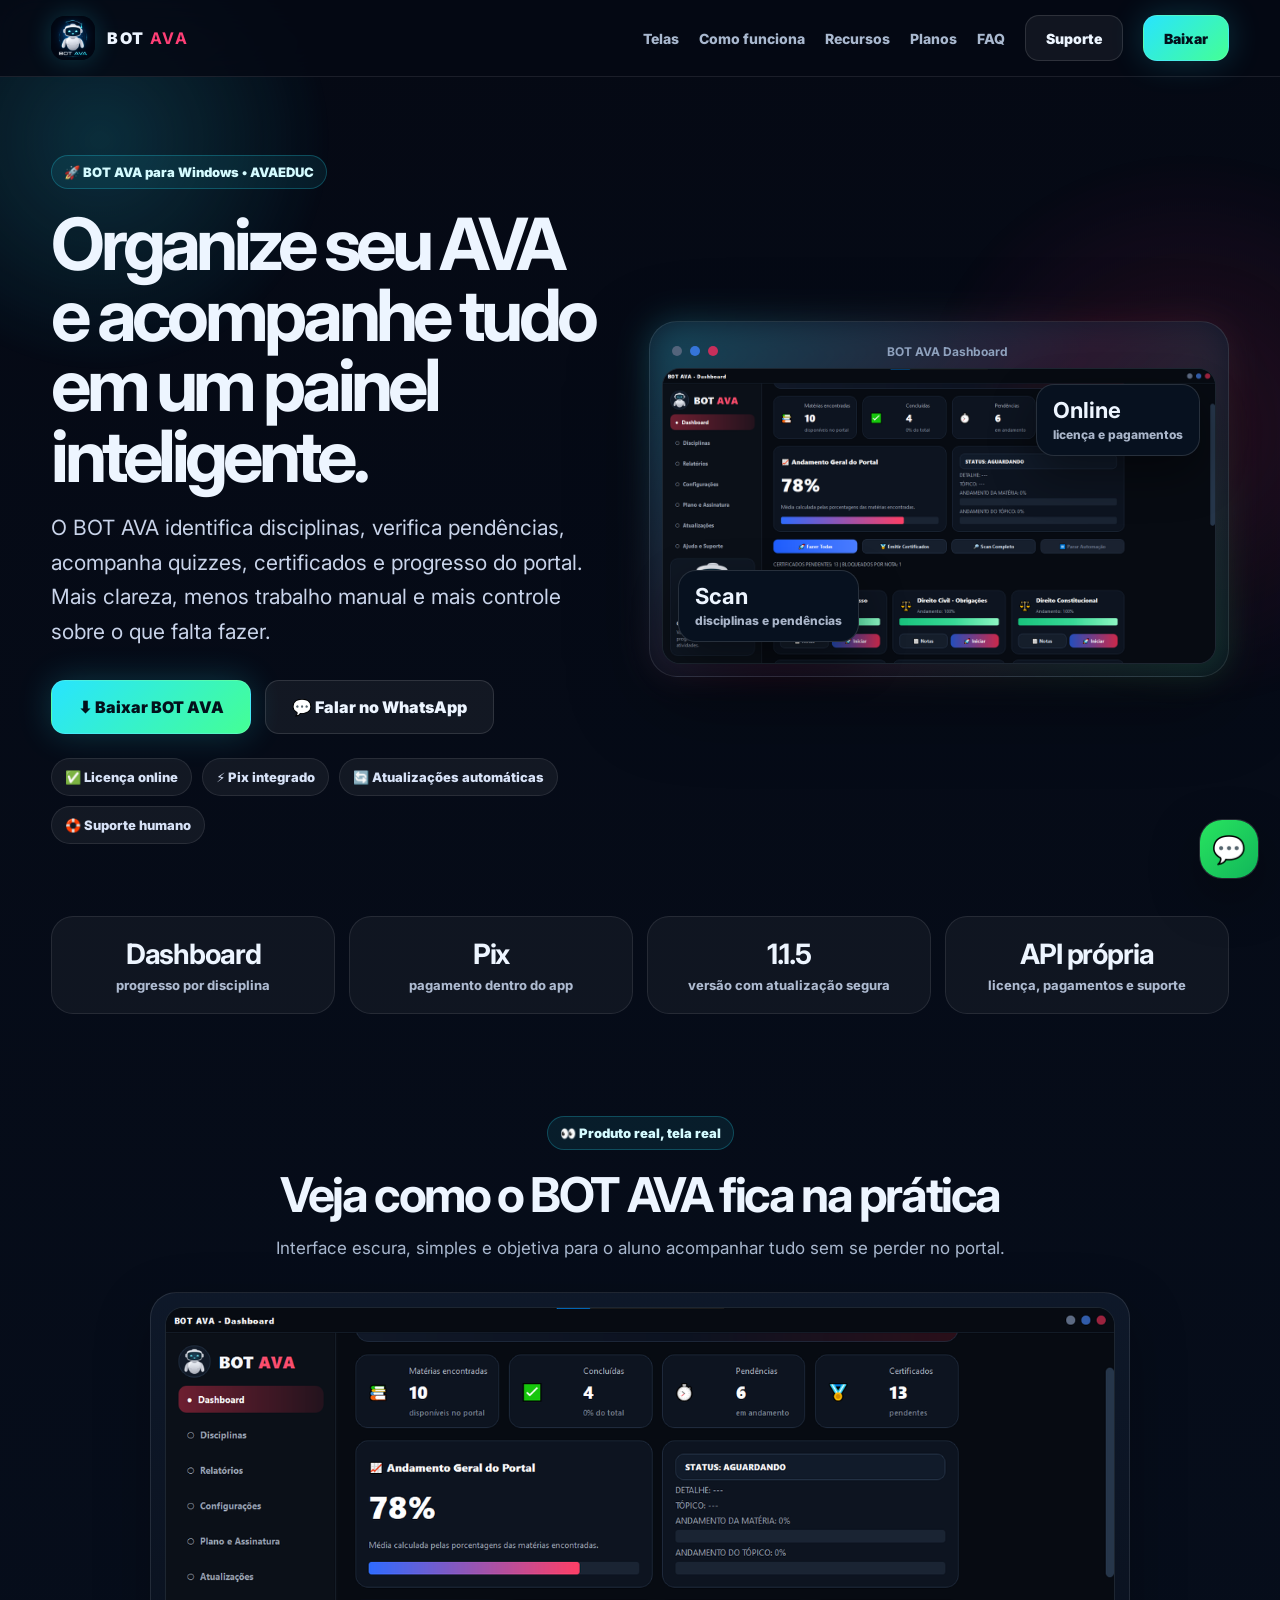
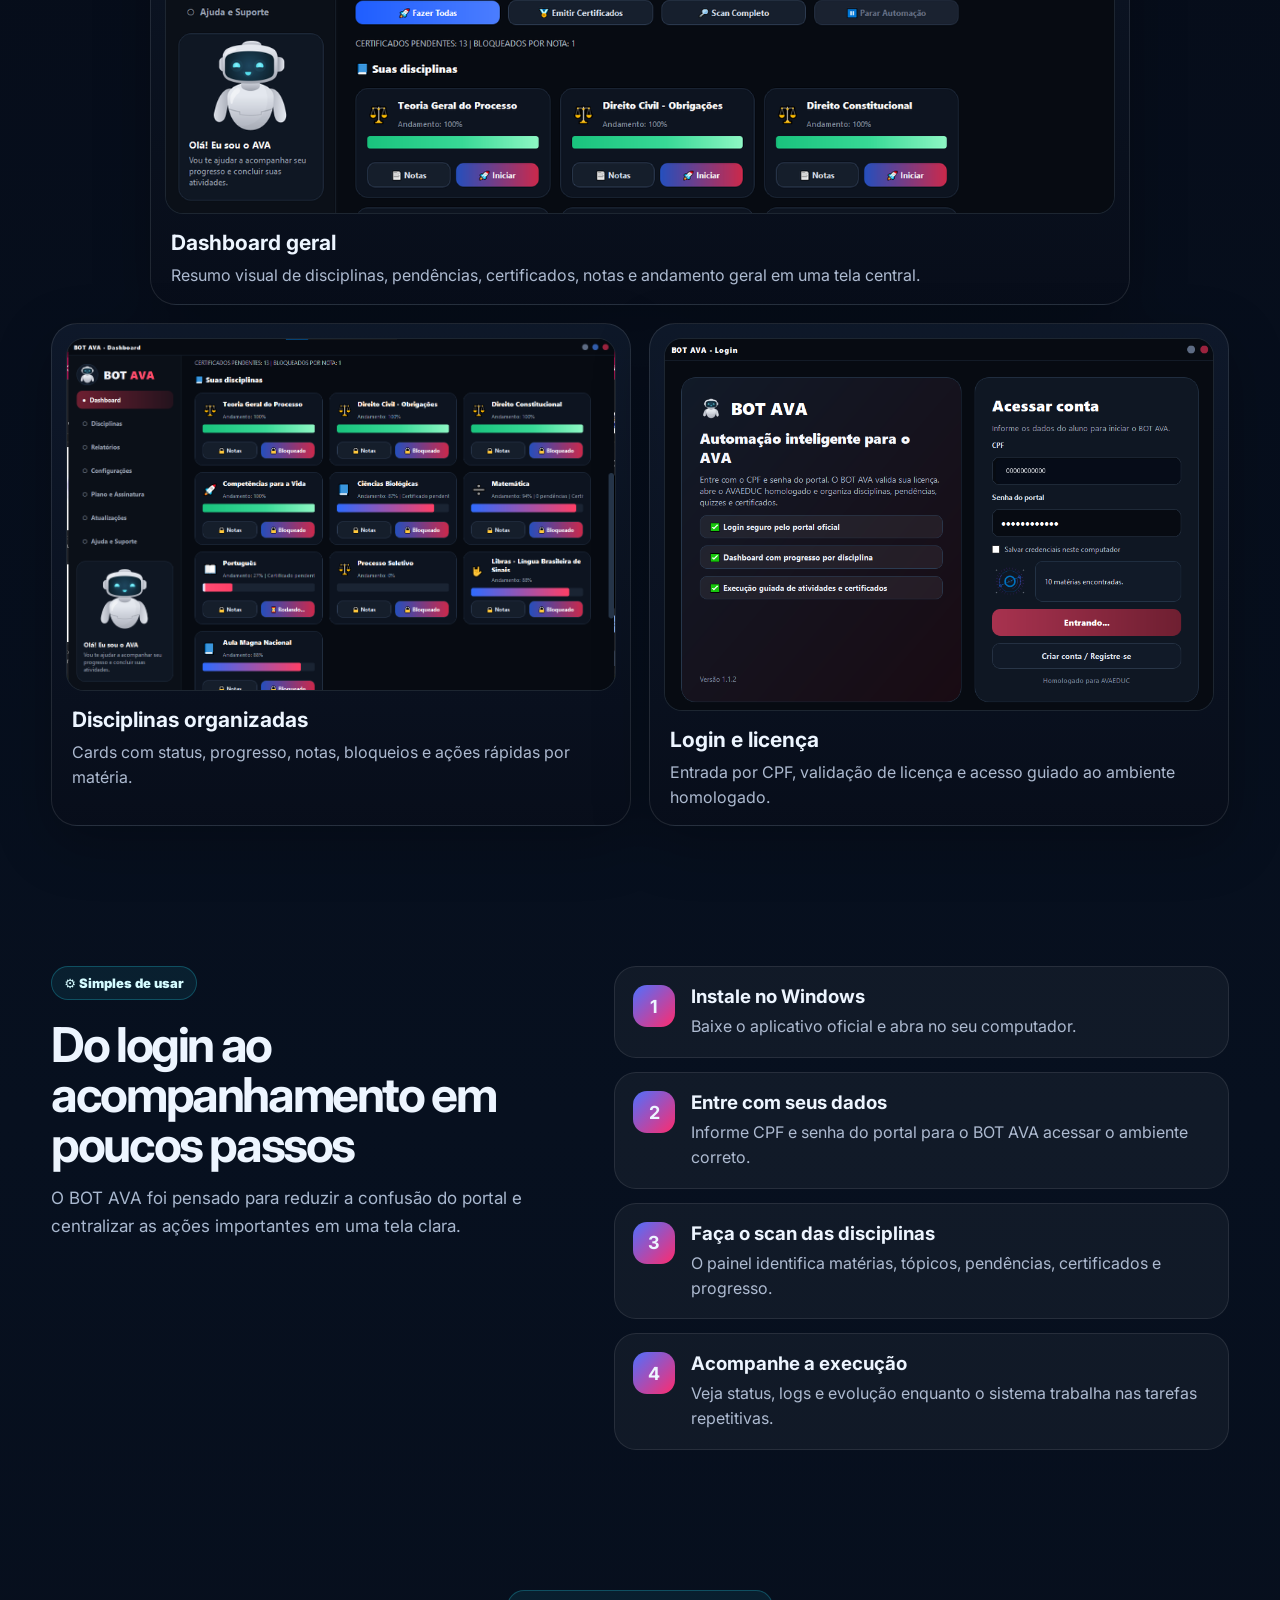
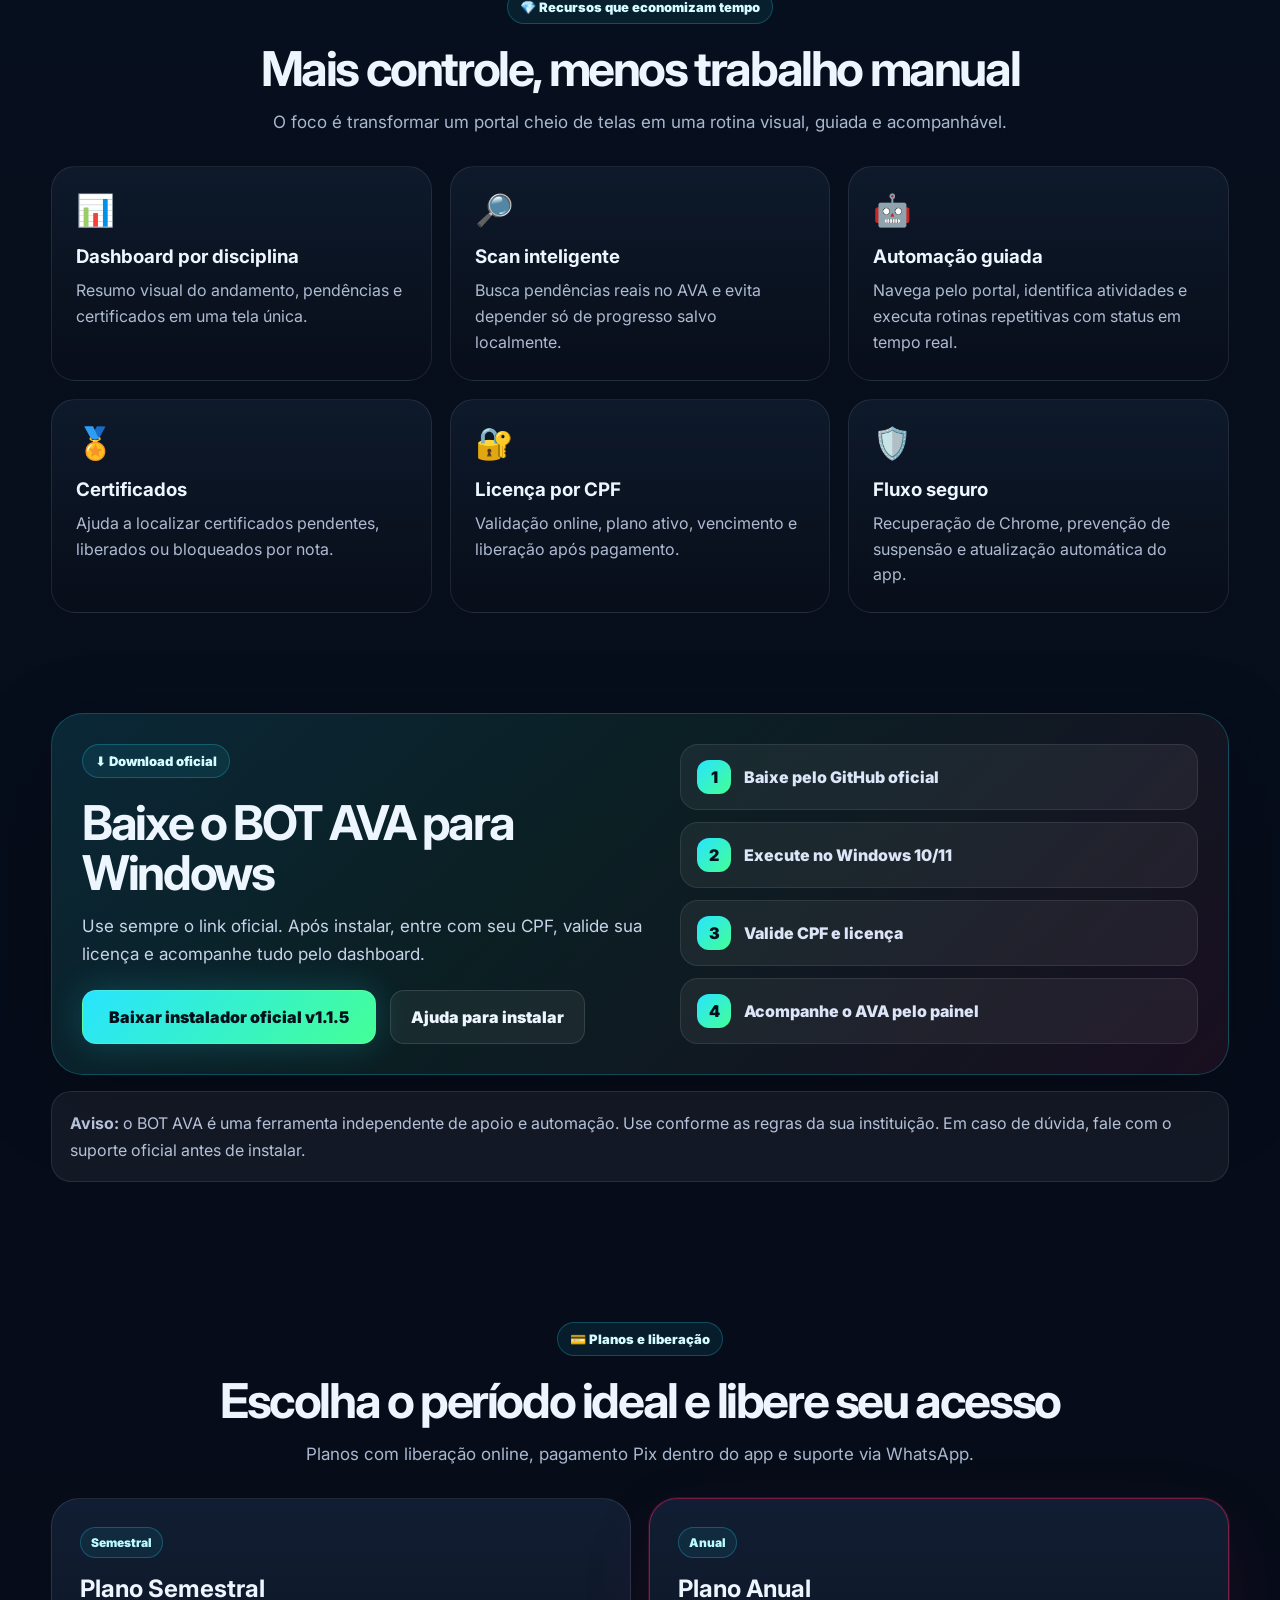
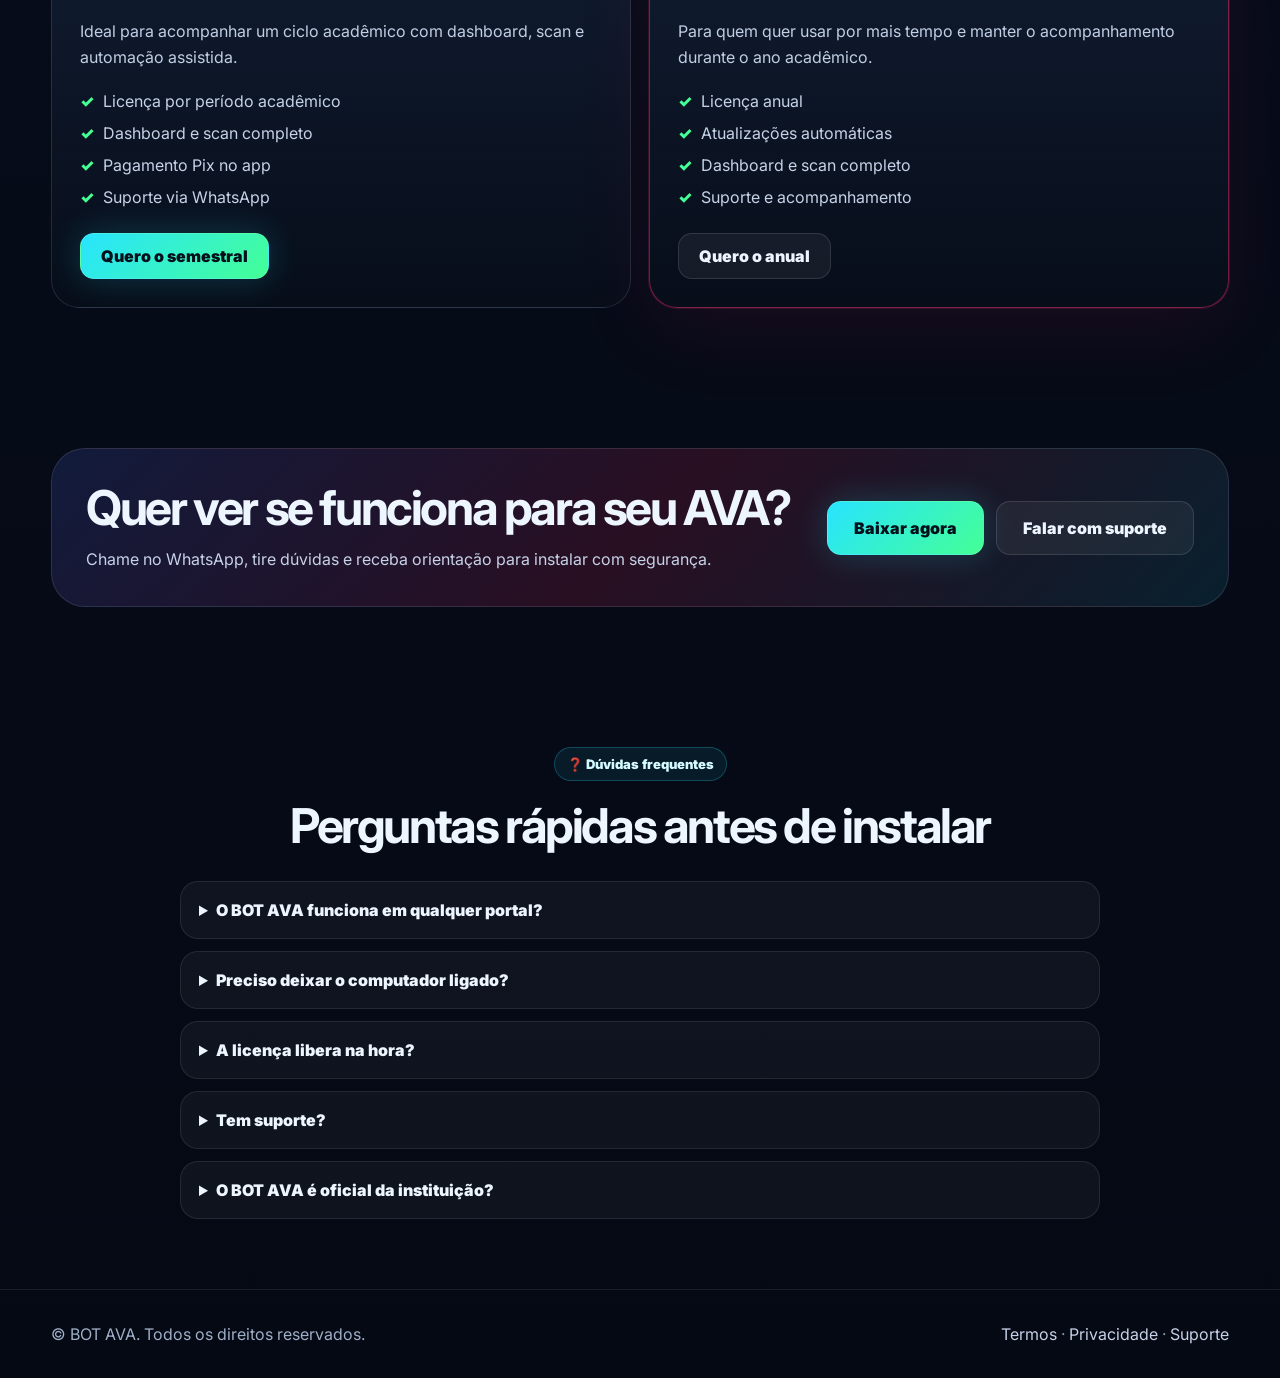
==== commit 64bb2a0b: "Update index.html" ====
--- a/index.html
+++ b/index.html
@@ -88,7 +88,7 @@
       <div class="container proof-grid">
         <div><strong>Dashboard</strong><span>progresso por disciplina</span></div>
         <div><strong>Pix</strong><span>pagamento dentro do app</span></div>
-        <div><strong>1.1.4</strong><span>versão com atualização segura</span></div>
+        <div><strong>1.1.5</strong><span>versão com atualização segura</span></div>
         <div><strong>API própria</strong><span>licença, pagamentos e suporte</span></div>
       </div>
     </section>
@@ -165,7 +165,7 @@
             <h2>Baixe o BOT AVA para Windows</h2>
             <p>Use sempre o link oficial. Após instalar, entre com seu CPF, valide sua licença e acompanhe tudo pelo dashboard.</p>
             <div class="download-actions">
-              <a class="btn btn-primary btn-big" href="https://github.com/botava-app/botava-site/releases/download/1.1.4/Instalador_BOT_AVA_1.1.4.exe" target="_blank" rel="noopener">Baixar instalador oficial v1.1.4</a>
+              <a class="btn btn-primary btn-big" href="https://github.com/botava-app/botava-site/releases/download/1.1.5/Instalador_BOT_AVA_1.1.5.exe" target="_blank" rel="noopener">Baixar instalador oficial v1.1.5</a>
               <a class="btn btn-secondary" href="https://wa.me/5594920007324?text=Ol%C3%A1%2C%20preciso%20de%20ajuda%20para%20instalar%20o%20BOT%20AVA" target="_blank" rel="noopener">Ajuda para instalar</a>
             </div>
           </div>
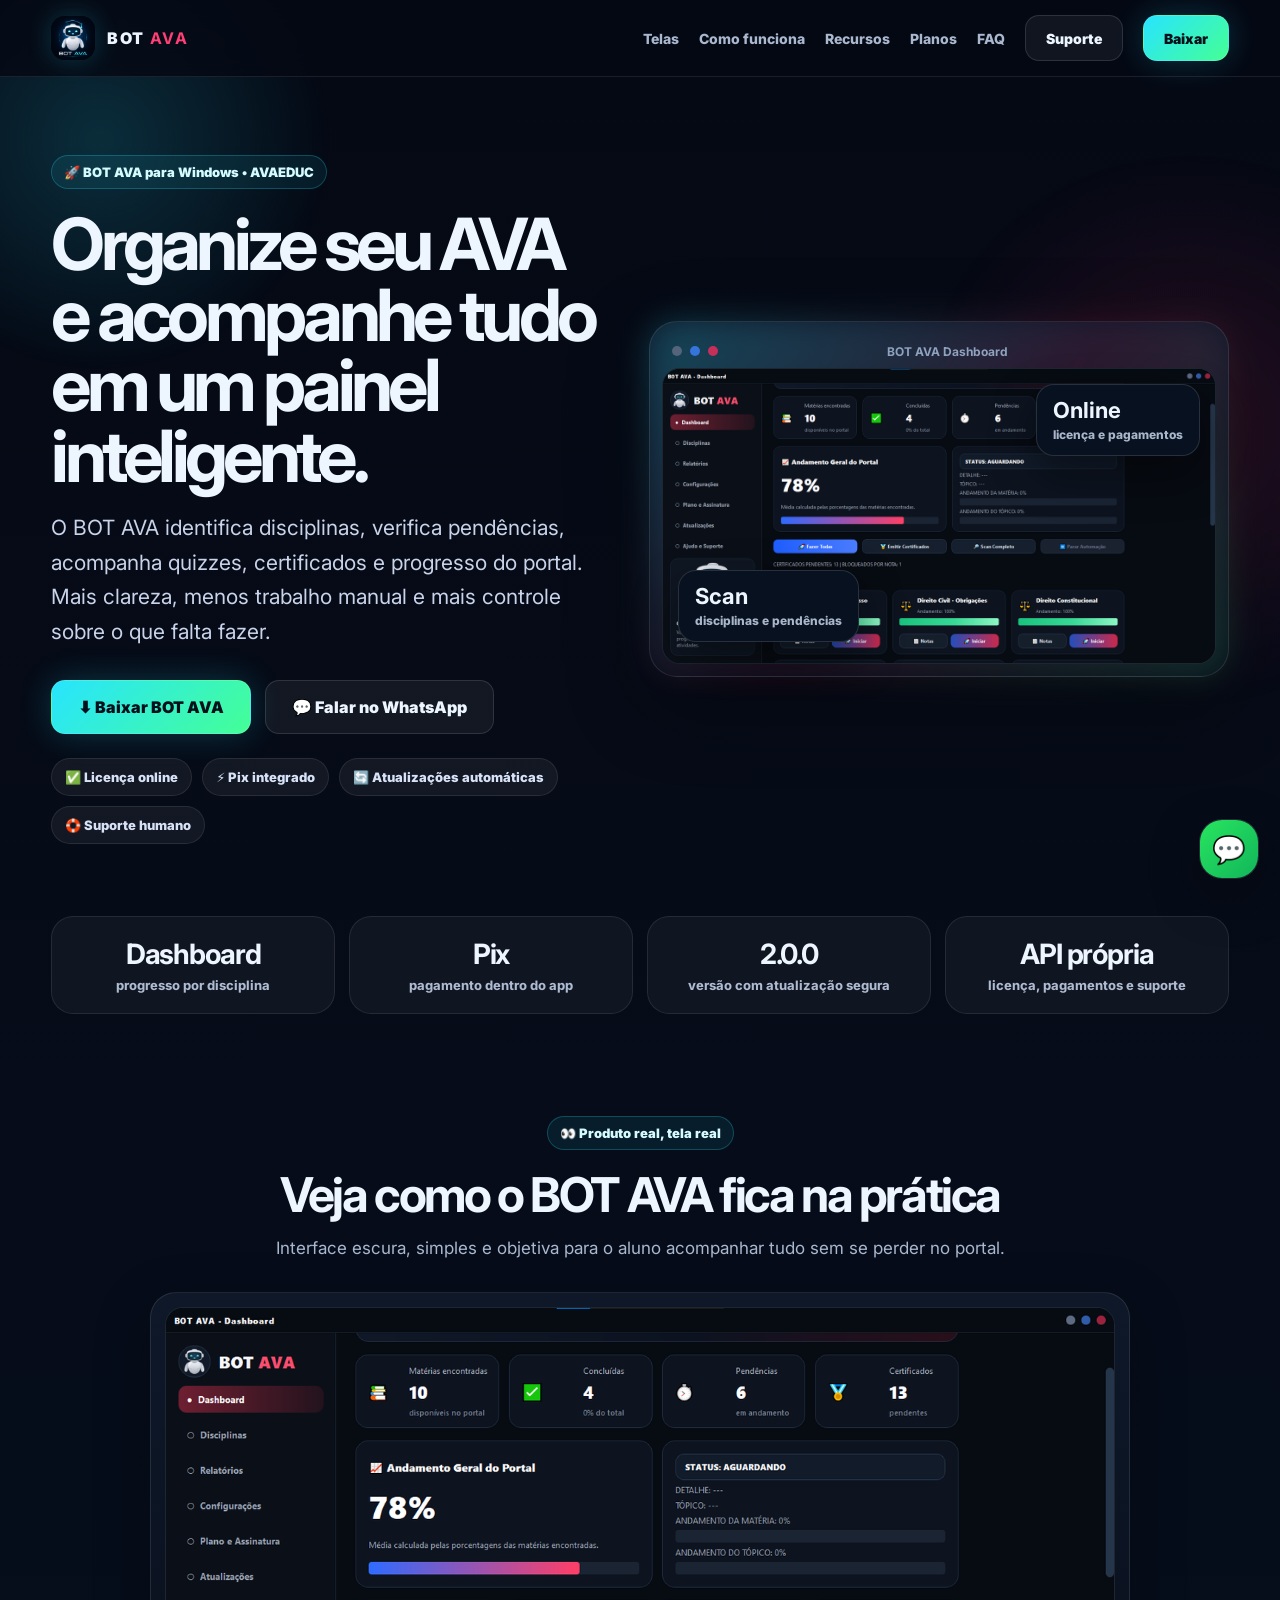
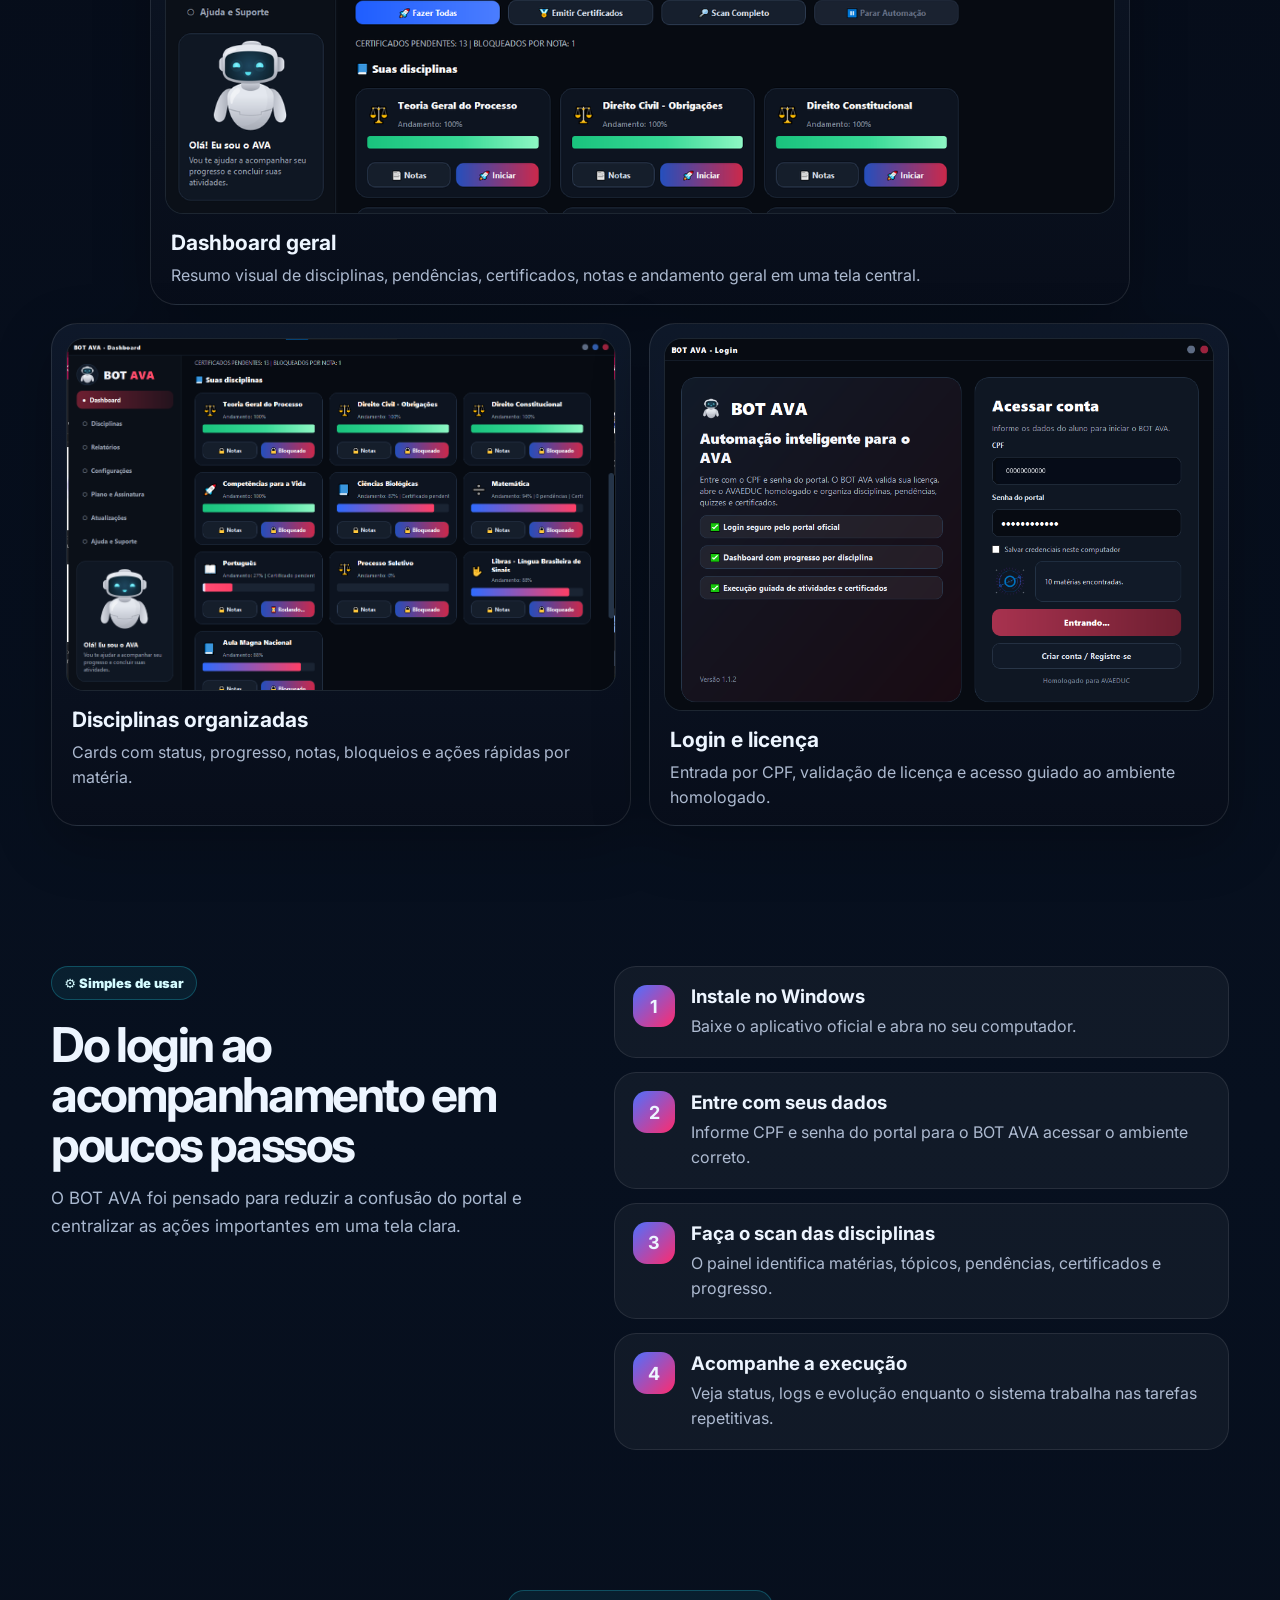
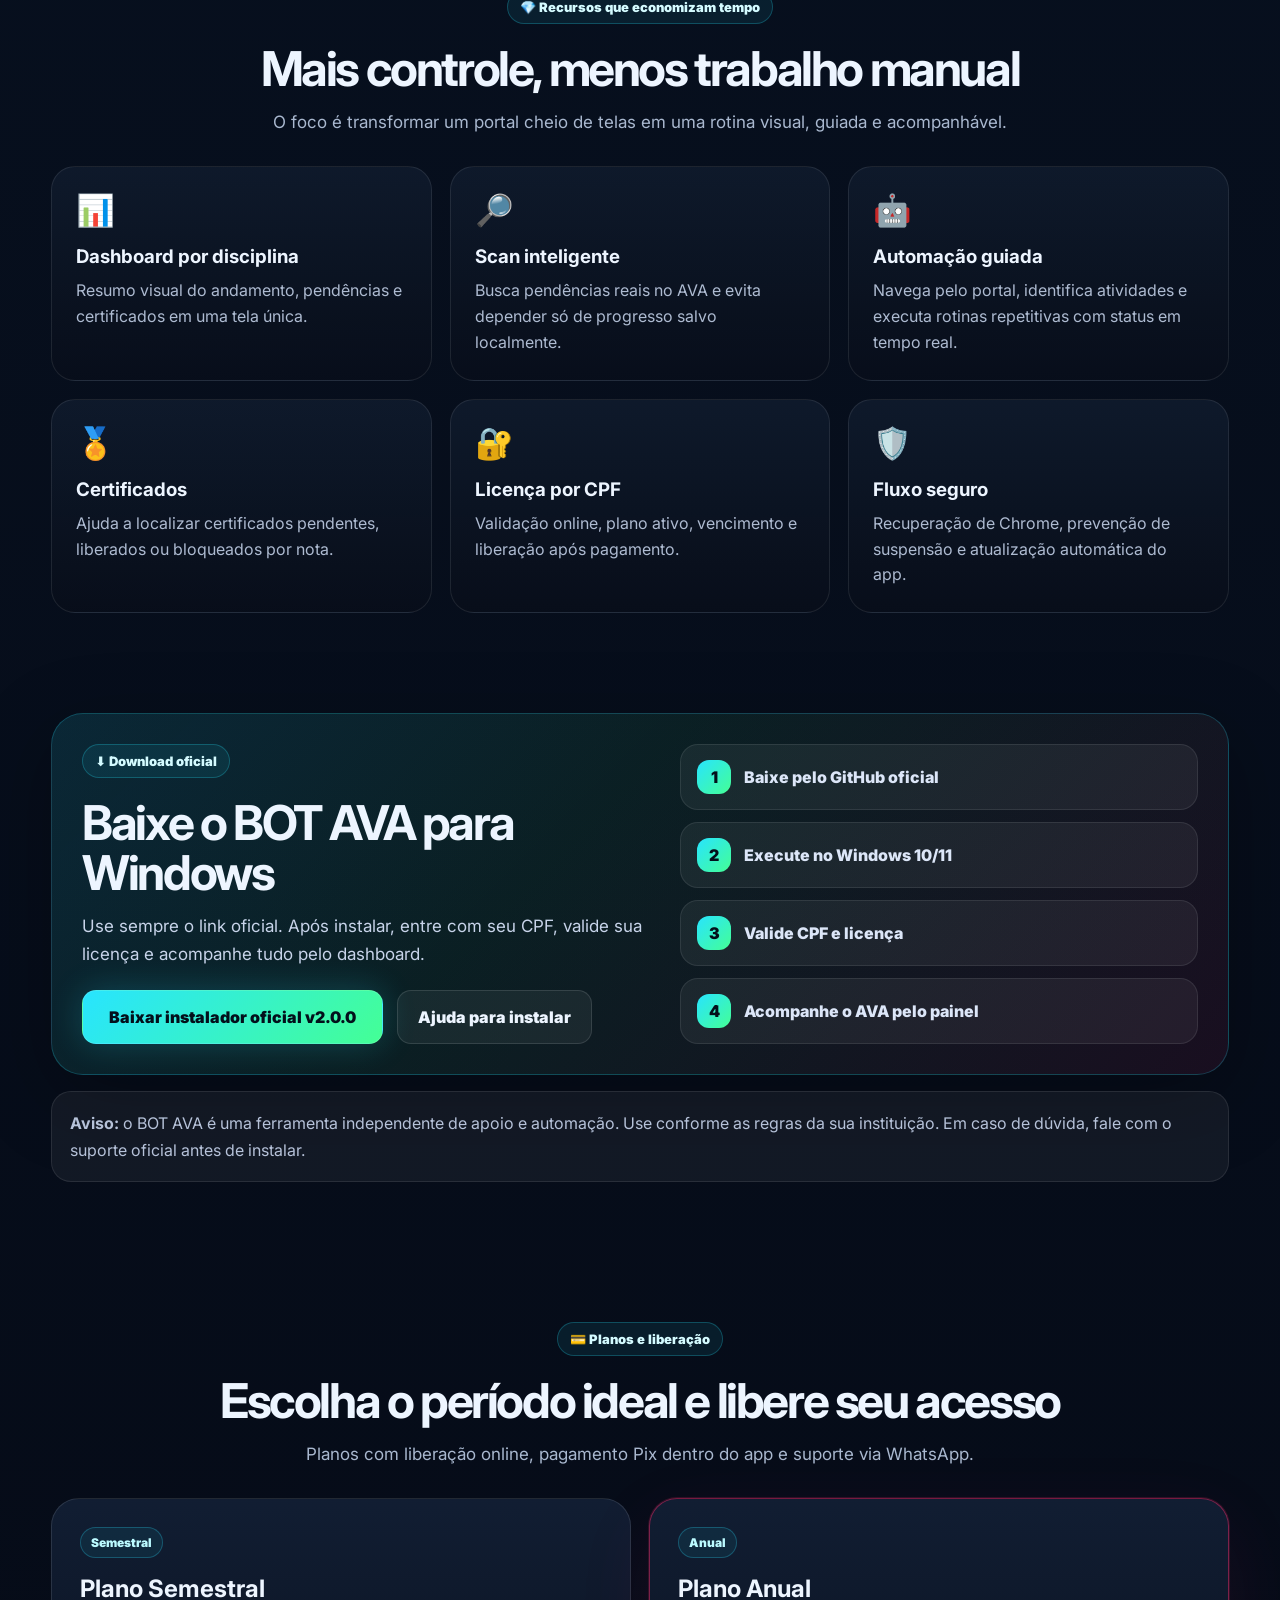
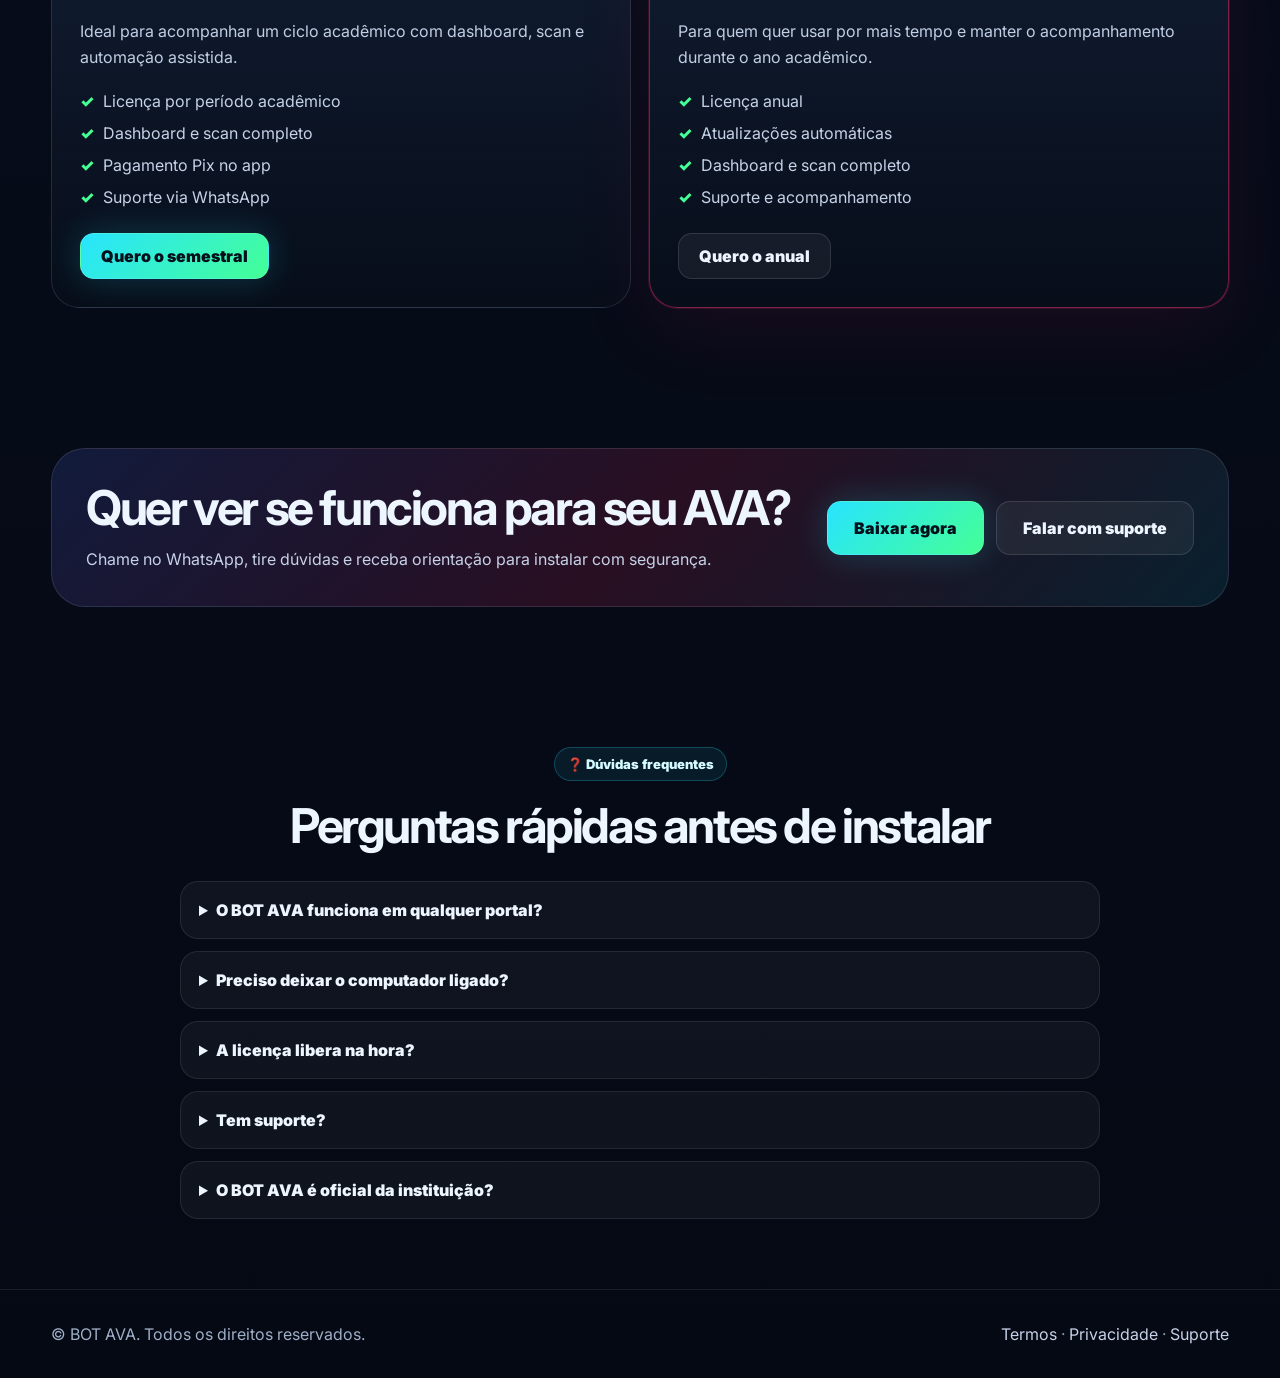
==== commit 354d7204: "Update index.html" ====
--- a/index.html
+++ b/index.html
@@ -88,7 +88,7 @@
       <div class="container proof-grid">
         <div><strong>Dashboard</strong><span>progresso por disciplina</span></div>
         <div><strong>Pix</strong><span>pagamento dentro do app</span></div>
-        <div><strong>1.1.5</strong><span>versão com atualização segura</span></div>
+        <div><strong>2.0.0</strong><span>versão com atualização segura</span></div>
         <div><strong>API própria</strong><span>licença, pagamentos e suporte</span></div>
       </div>
     </section>
@@ -165,7 +165,7 @@
             <h2>Baixe o BOT AVA para Windows</h2>
             <p>Use sempre o link oficial. Após instalar, entre com seu CPF, valide sua licença e acompanhe tudo pelo dashboard.</p>
             <div class="download-actions">
-              <a class="btn btn-primary btn-big" href="https://github.com/botava-app/botava-site/releases/download/1.1.5/Instalador_BOT_AVA_1.1.5.exe" target="_blank" rel="noopener">Baixar instalador oficial v1.1.5</a>
+              <a class="btn btn-primary btn-big" href="https://github.com/botava-app/botava-site/releases/download/2.0.0/Instalador_BOT_AVA_2.0.0.exe" target="_blank" rel="noopener">Baixar instalador oficial v2.0.0</a>
               <a class="btn btn-secondary" href="https://wa.me/5594920007324?text=Ol%C3%A1%2C%20preciso%20de%20ajuda%20para%20instalar%20o%20BOT%20AVA" target="_blank" rel="noopener">Ajuda para instalar</a>
             </div>
           </div>
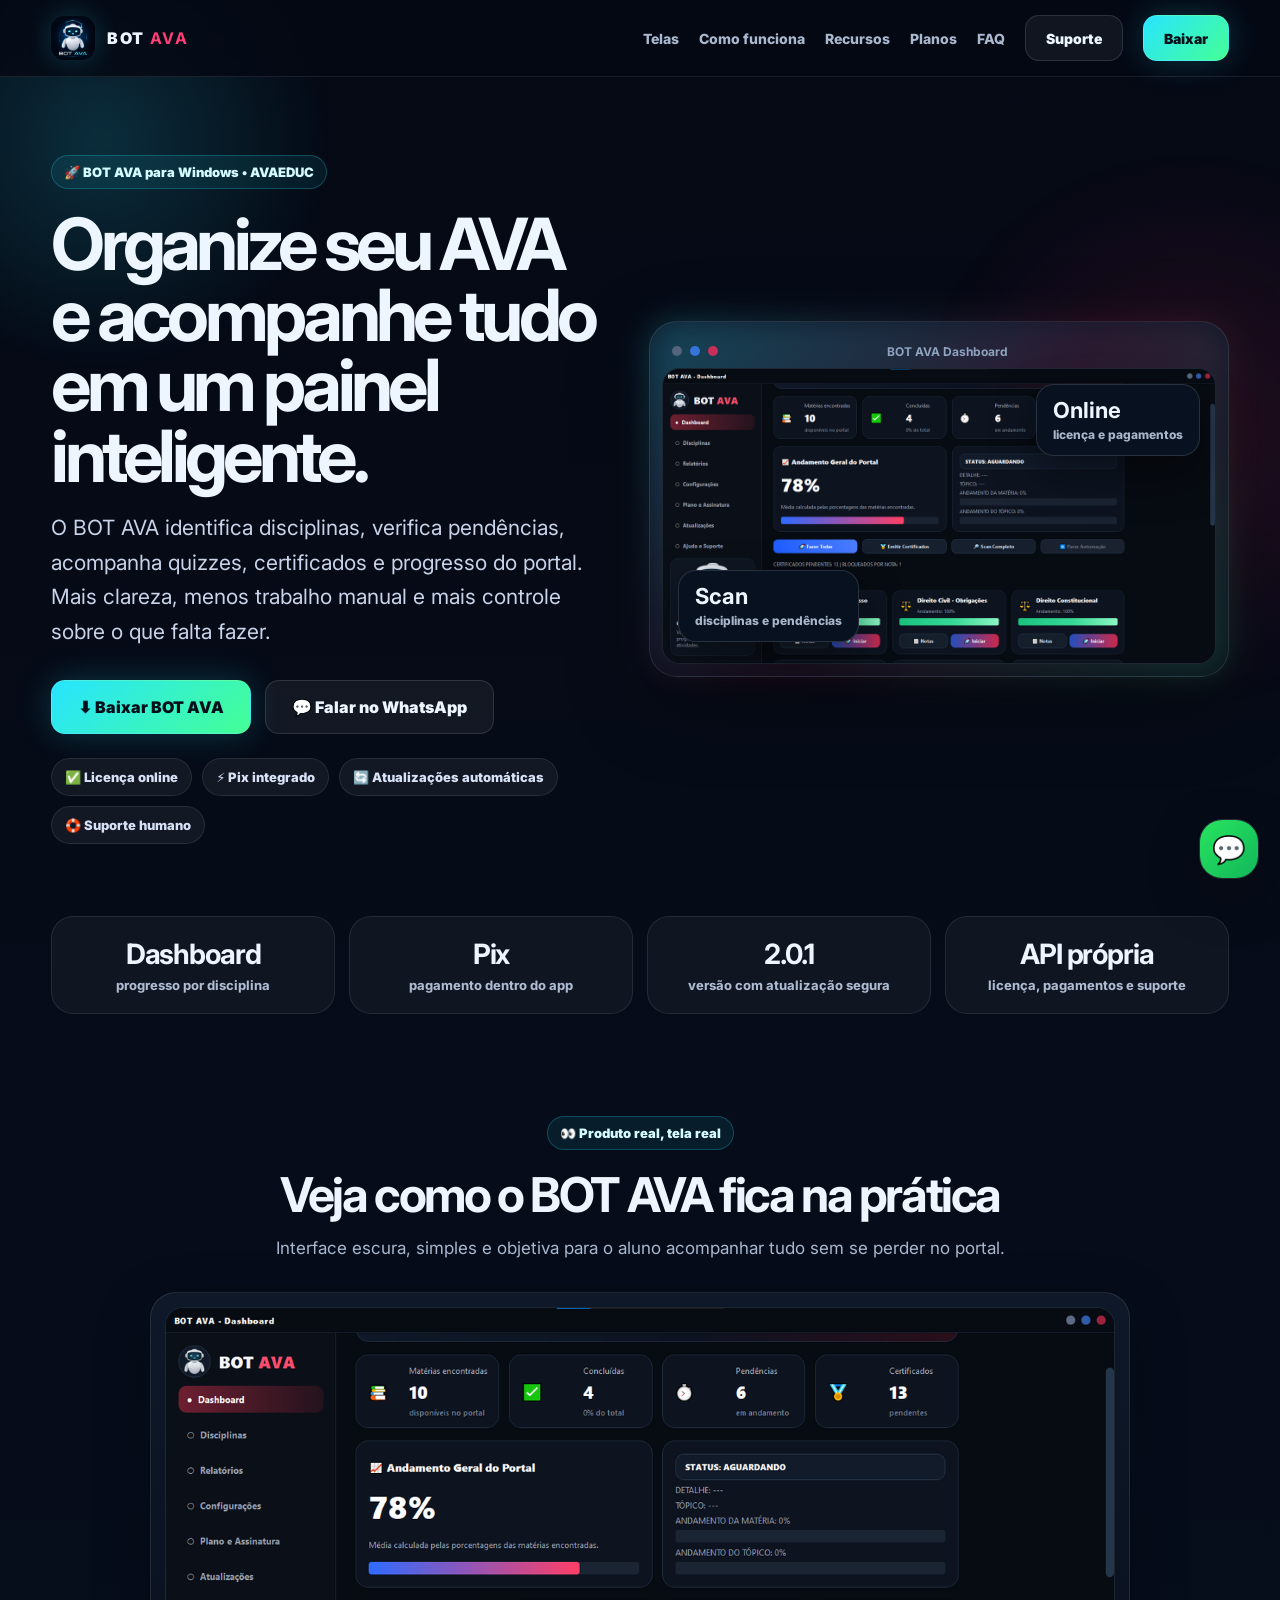
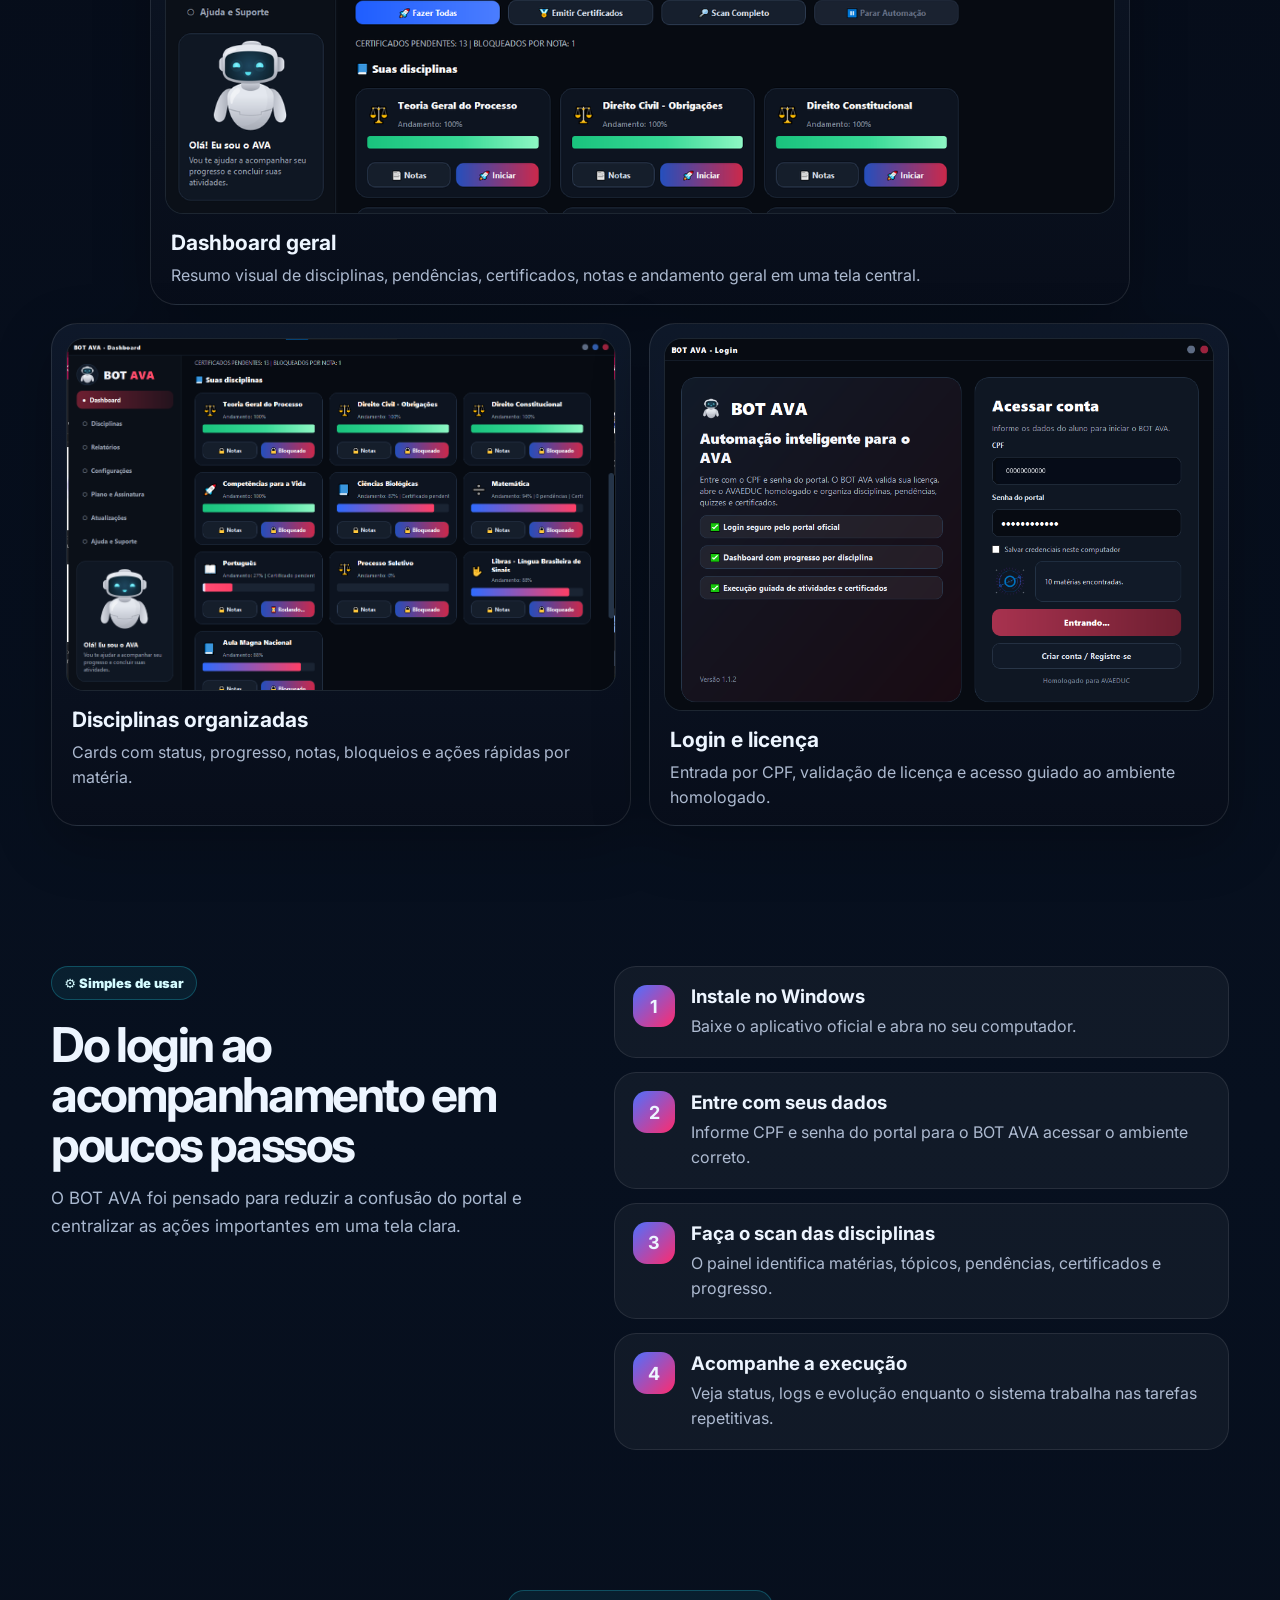
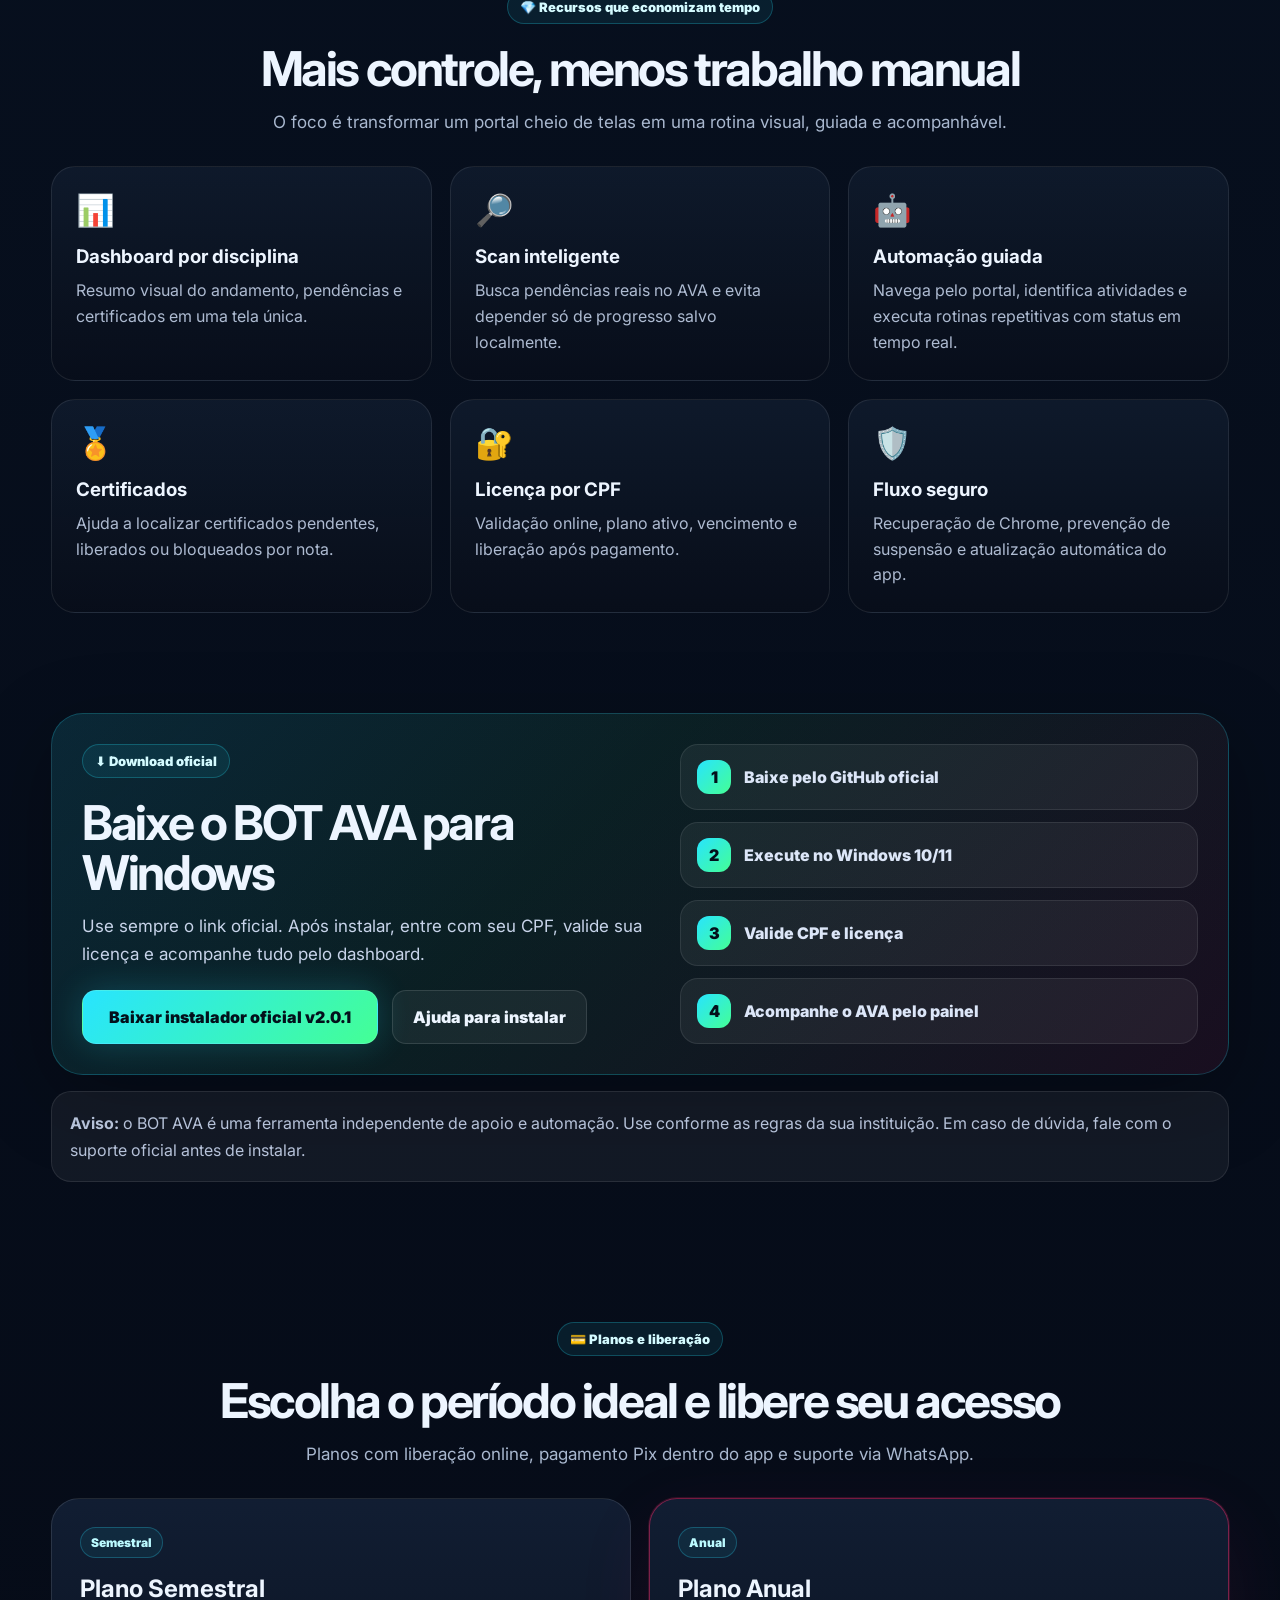
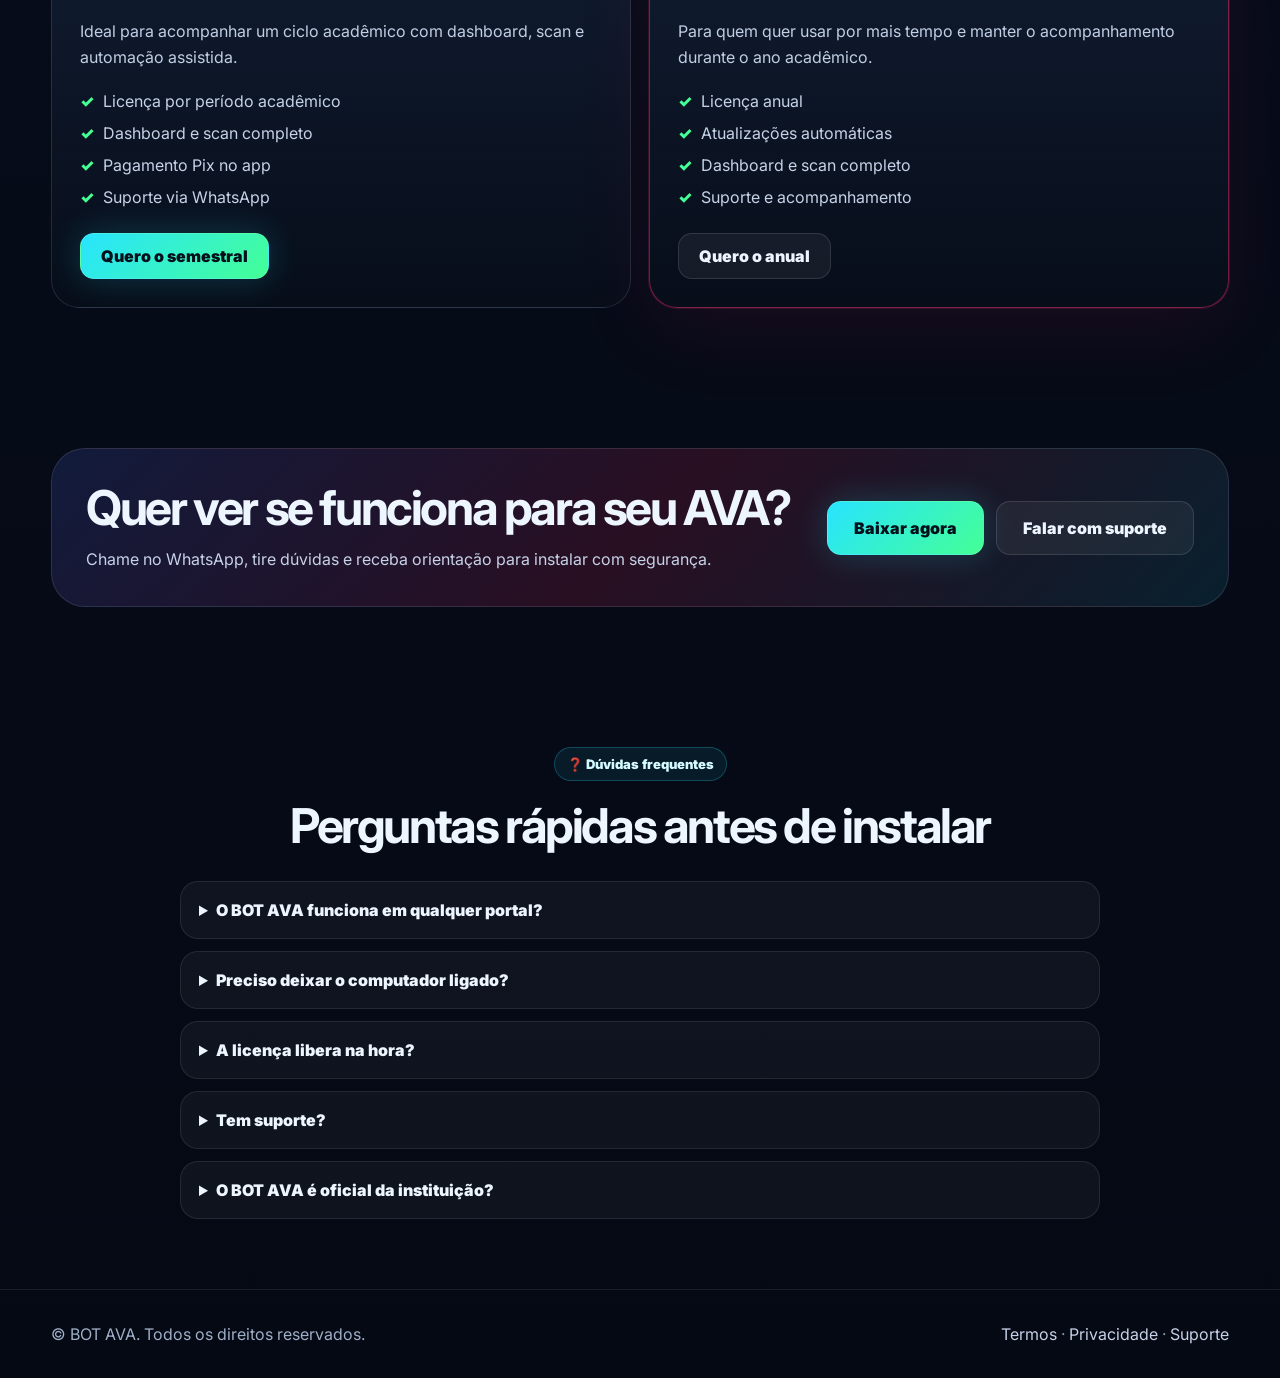
==== commit 9d7e1b05: "Update index.html" ====
--- a/index.html
+++ b/index.html
@@ -88,7 +88,7 @@
       <div class="container proof-grid">
         <div><strong>Dashboard</strong><span>progresso por disciplina</span></div>
         <div><strong>Pix</strong><span>pagamento dentro do app</span></div>
-        <div><strong>2.0.0</strong><span>versão com atualização segura</span></div>
+        <div><strong>2.0.1</strong><span>versão com atualização segura</span></div>
         <div><strong>API própria</strong><span>licença, pagamentos e suporte</span></div>
       </div>
     </section>
@@ -165,7 +165,7 @@
             <h2>Baixe o BOT AVA para Windows</h2>
             <p>Use sempre o link oficial. Após instalar, entre com seu CPF, valide sua licença e acompanhe tudo pelo dashboard.</p>
             <div class="download-actions">
-              <a class="btn btn-primary btn-big" href="https://github.com/botava-app/botava-site/releases/download/2.0.0/Instalador_BOT_AVA_2.0.0.exe" target="_blank" rel="noopener">Baixar instalador oficial v2.0.0</a>
+              <a class="btn btn-primary btn-big" href="https://github.com/botava-app/botava-site/releases/download/2.0.1/Instalador_BOT_AVA_2.0.1.exe" target="_blank" rel="noopener">Baixar instalador oficial v2.0.1</a>
               <a class="btn btn-secondary" href="https://wa.me/5594920007324?text=Ol%C3%A1%2C%20preciso%20de%20ajuda%20para%20instalar%20o%20BOT%20AVA" target="_blank" rel="noopener">Ajuda para instalar</a>
             </div>
           </div>
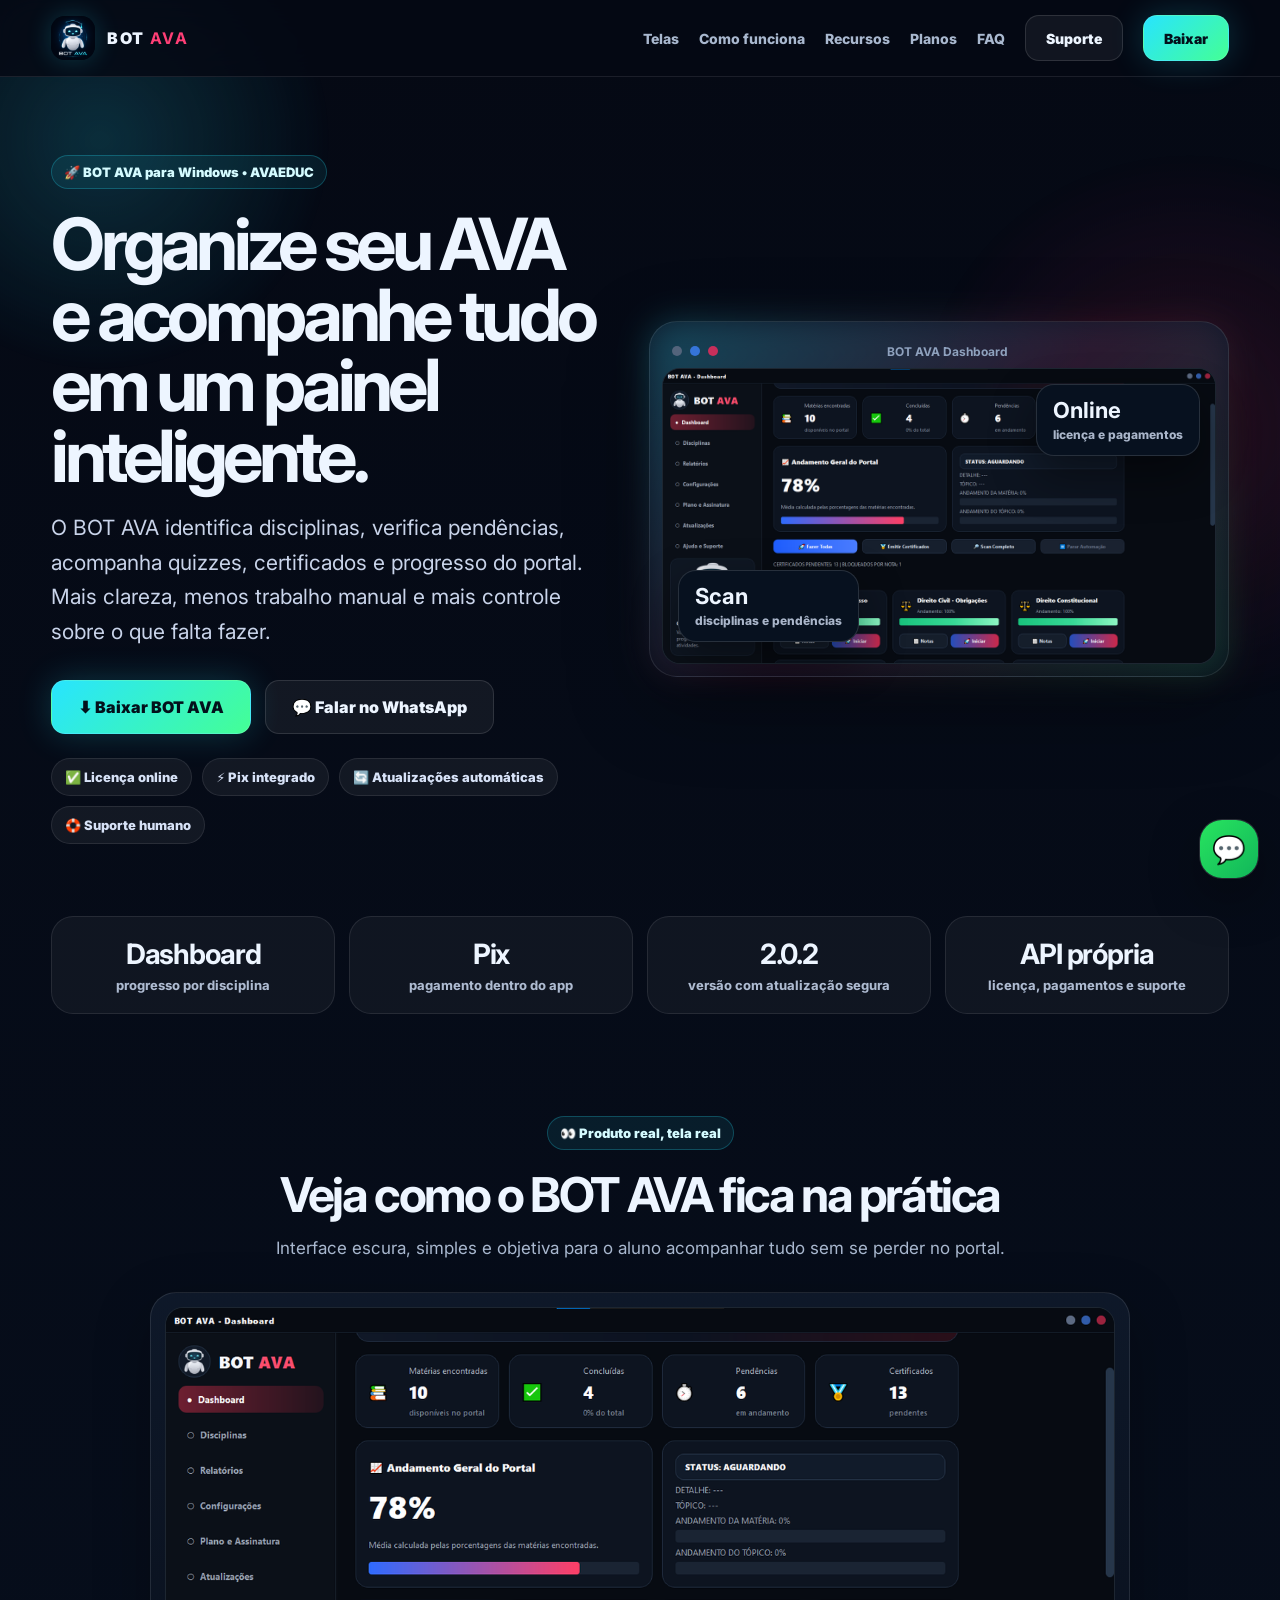
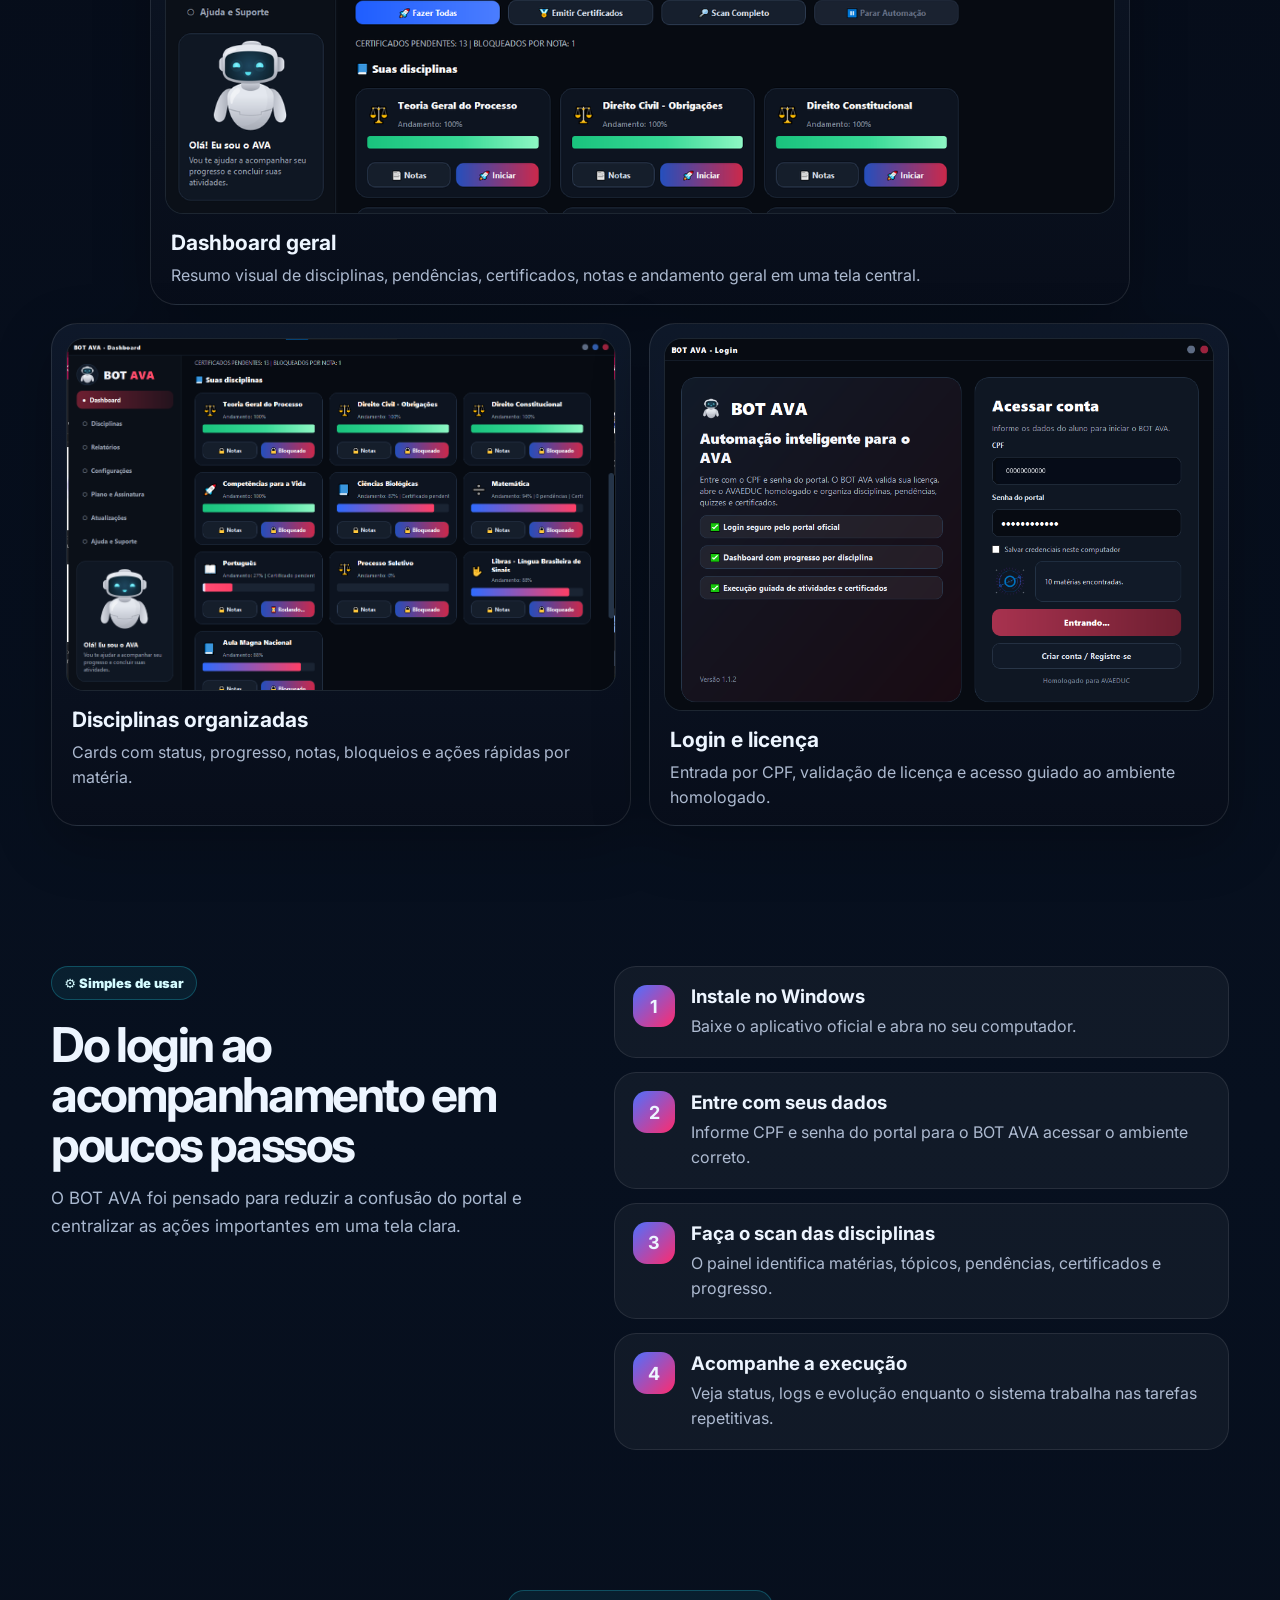
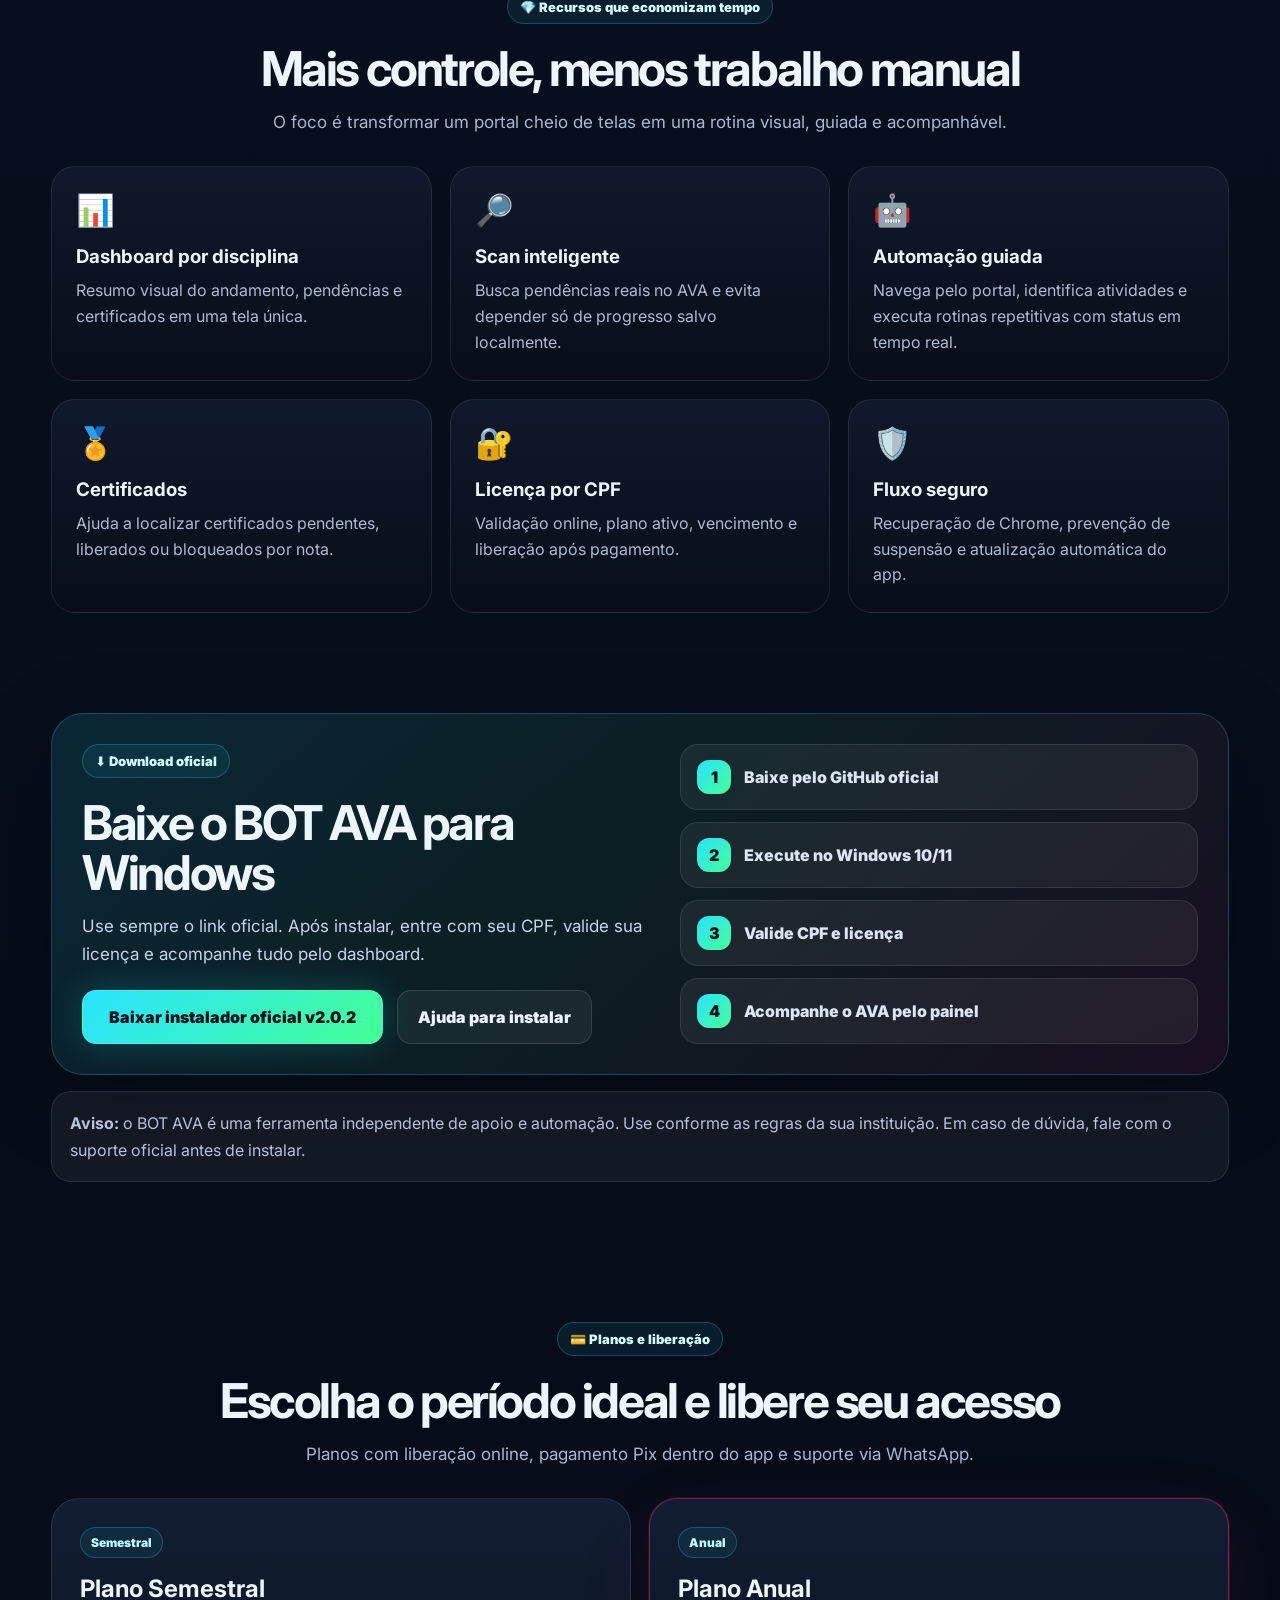
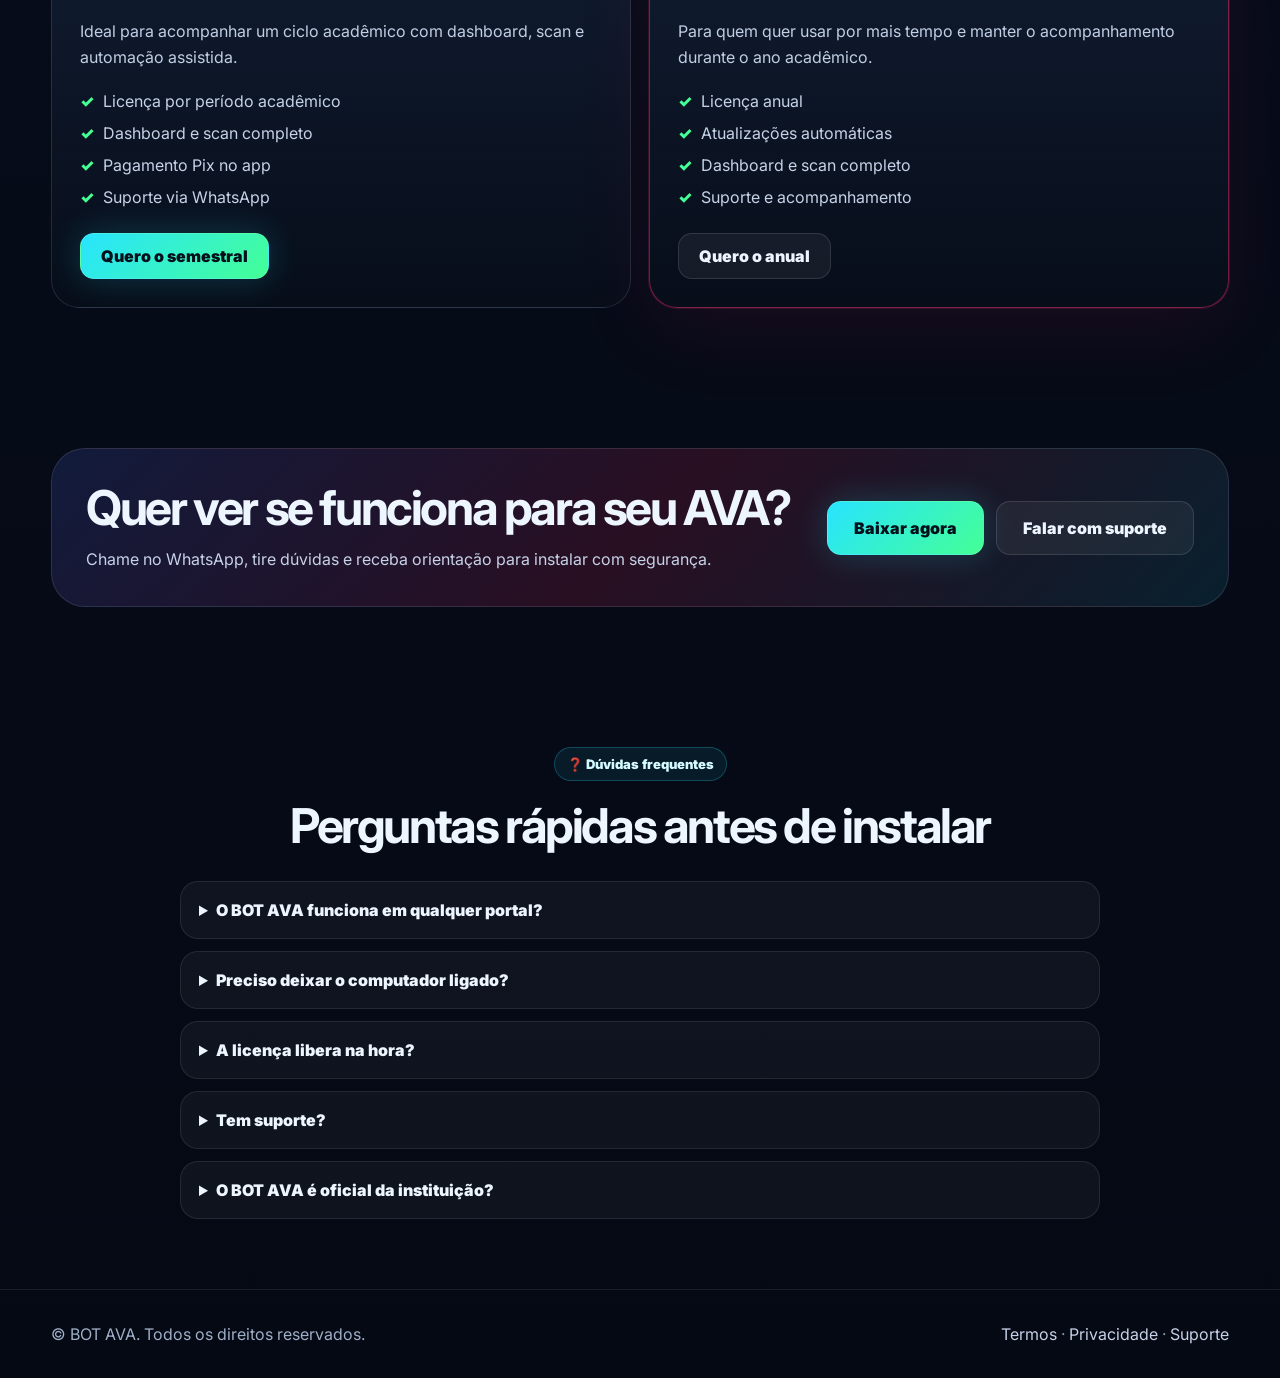
==== commit 9ad1a588: "Update index.html" ====
--- a/index.html
+++ b/index.html
@@ -88,7 +88,7 @@
       <div class="container proof-grid">
         <div><strong>Dashboard</strong><span>progresso por disciplina</span></div>
         <div><strong>Pix</strong><span>pagamento dentro do app</span></div>
-        <div><strong>2.0.1</strong><span>versão com atualização segura</span></div>
+        <div><strong>2.0.2</strong><span>versão com atualização segura</span></div>
         <div><strong>API própria</strong><span>licença, pagamentos e suporte</span></div>
       </div>
     </section>
@@ -165,7 +165,7 @@
             <h2>Baixe o BOT AVA para Windows</h2>
             <p>Use sempre o link oficial. Após instalar, entre com seu CPF, valide sua licença e acompanhe tudo pelo dashboard.</p>
             <div class="download-actions">
-              <a class="btn btn-primary btn-big" href="https://github.com/botava-app/botava-site/releases/download/2.0.1/Instalador_BOT_AVA_2.0.1.exe" target="_blank" rel="noopener">Baixar instalador oficial v2.0.1</a>
+              <a class="btn btn-primary btn-big" href="https://github.com/botava-app/botava-site/releases/download/2.0.2/Instalador_BOT_AVA_2.0.2.exe" target="_blank" rel="noopener">Baixar instalador oficial v2.0.2</a>
               <a class="btn btn-secondary" href="https://wa.me/5594920007324?text=Ol%C3%A1%2C%20preciso%20de%20ajuda%20para%20instalar%20o%20BOT%20AVA" target="_blank" rel="noopener">Ajuda para instalar</a>
             </div>
           </div>
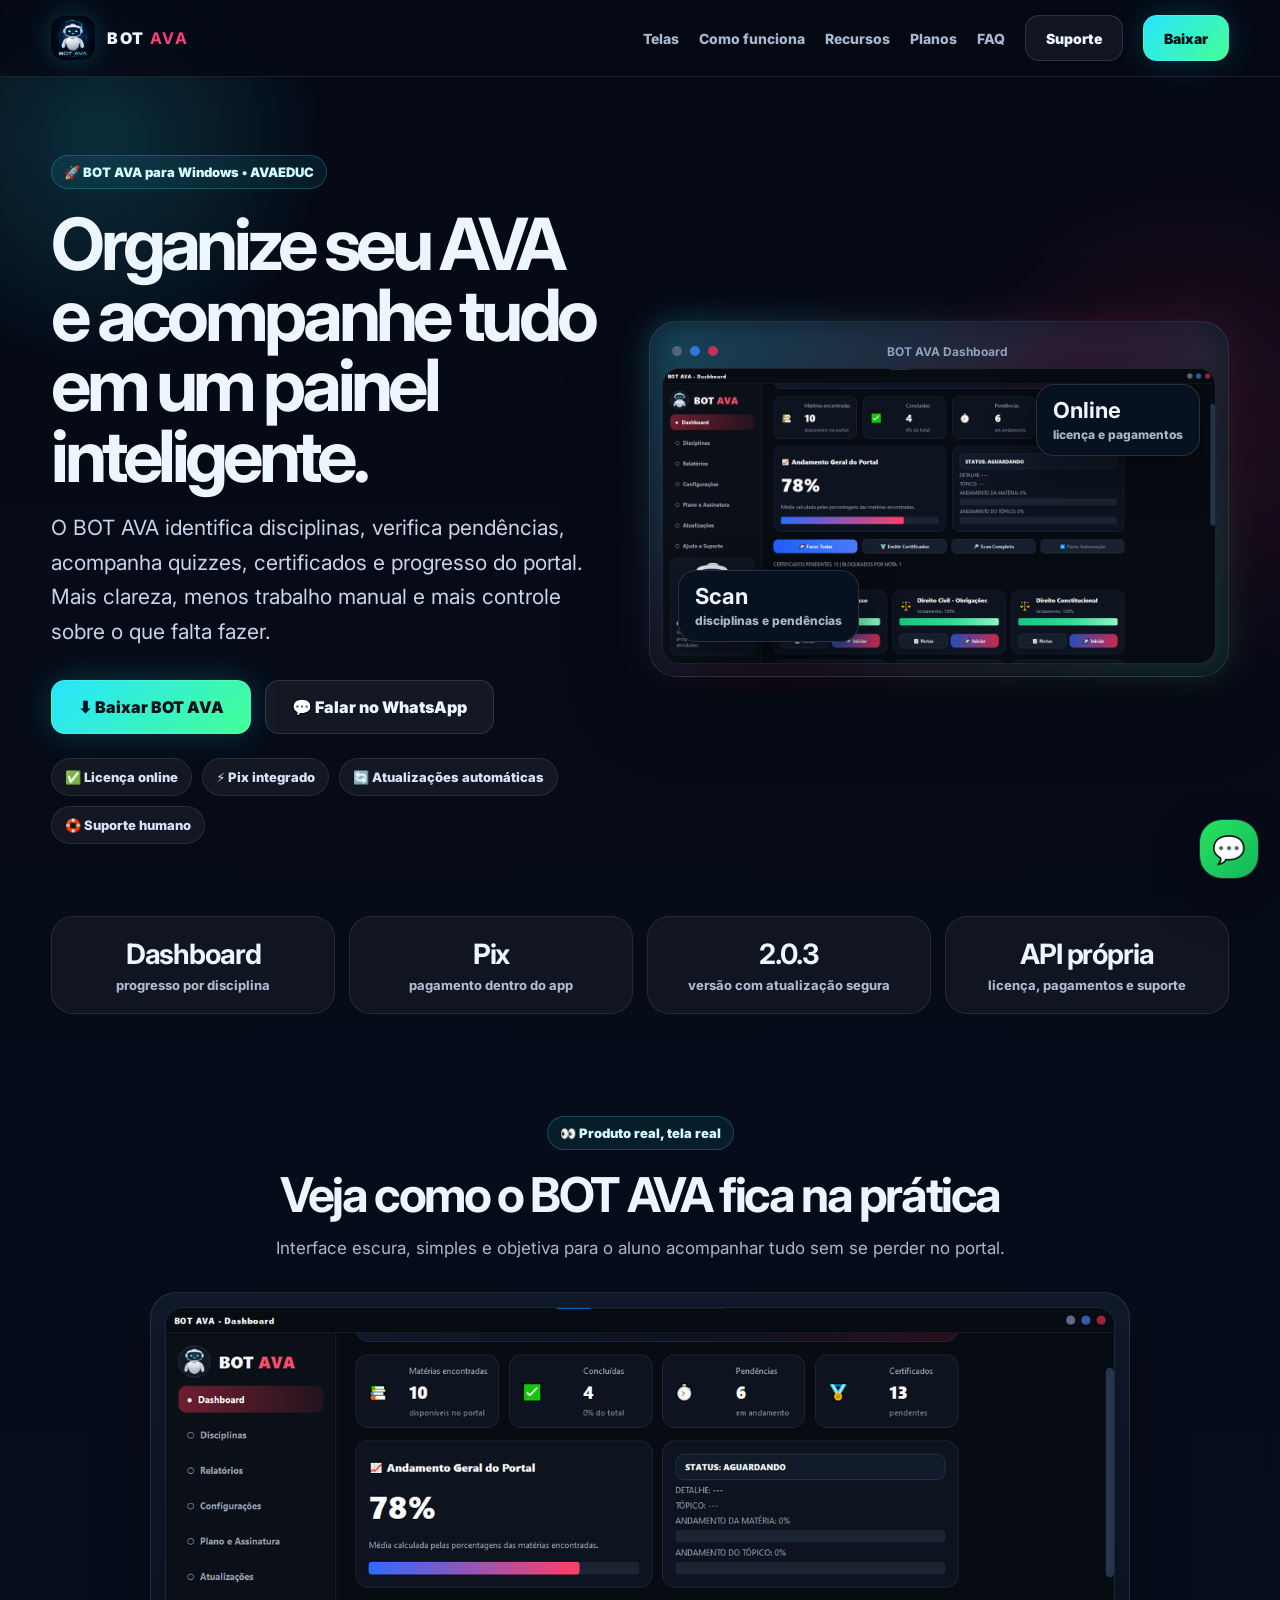
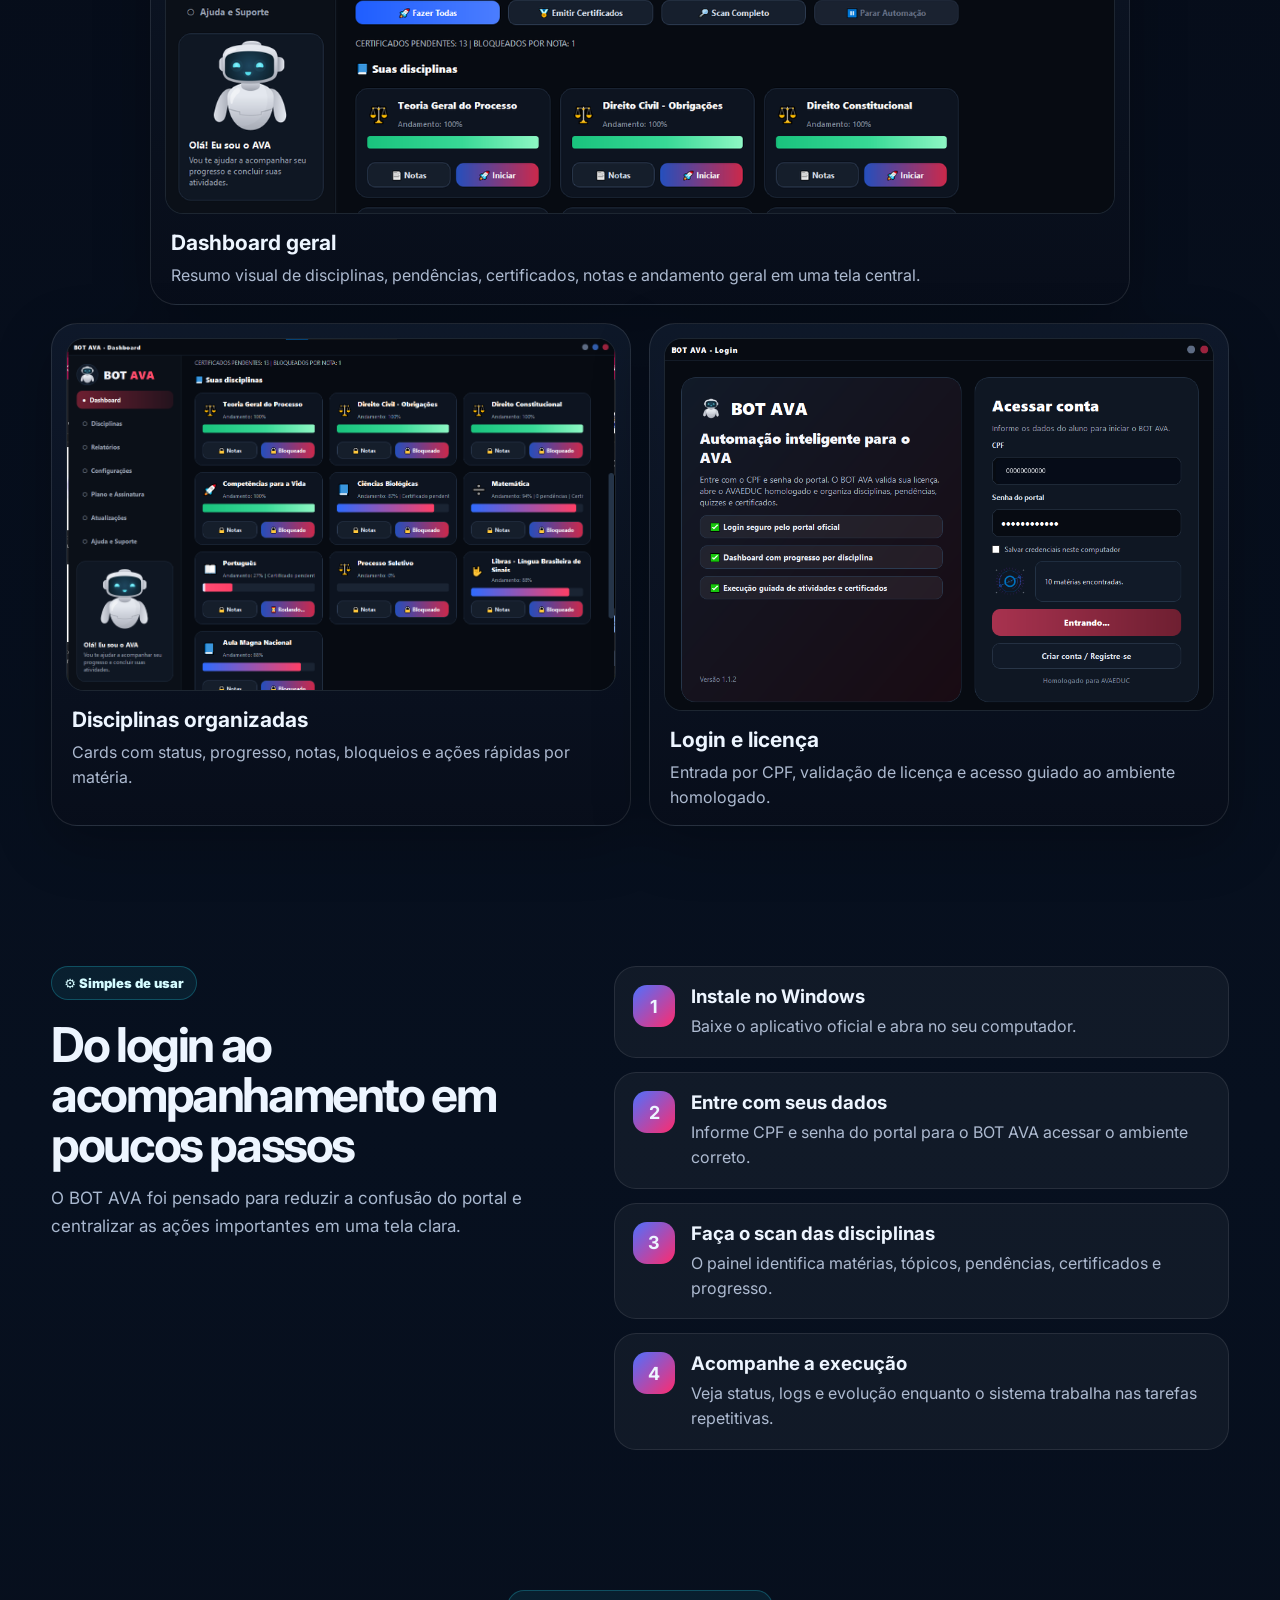
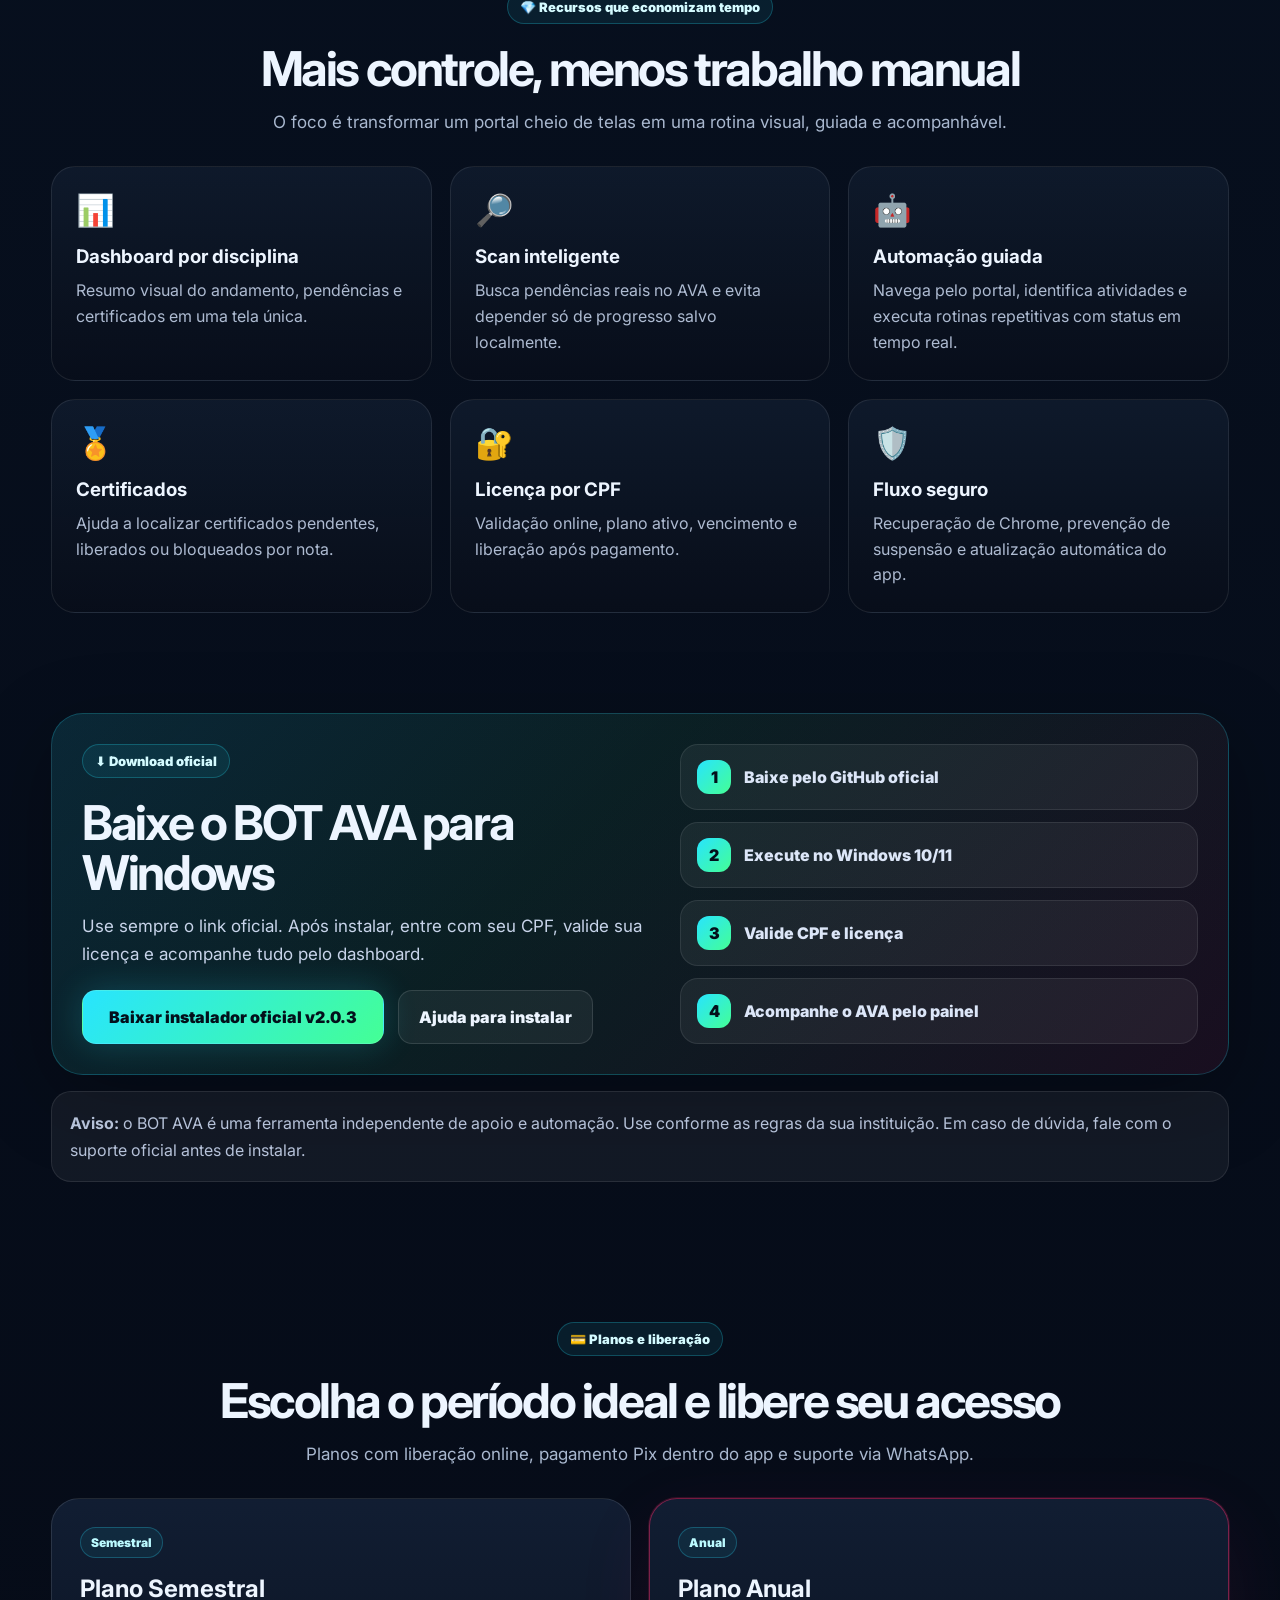
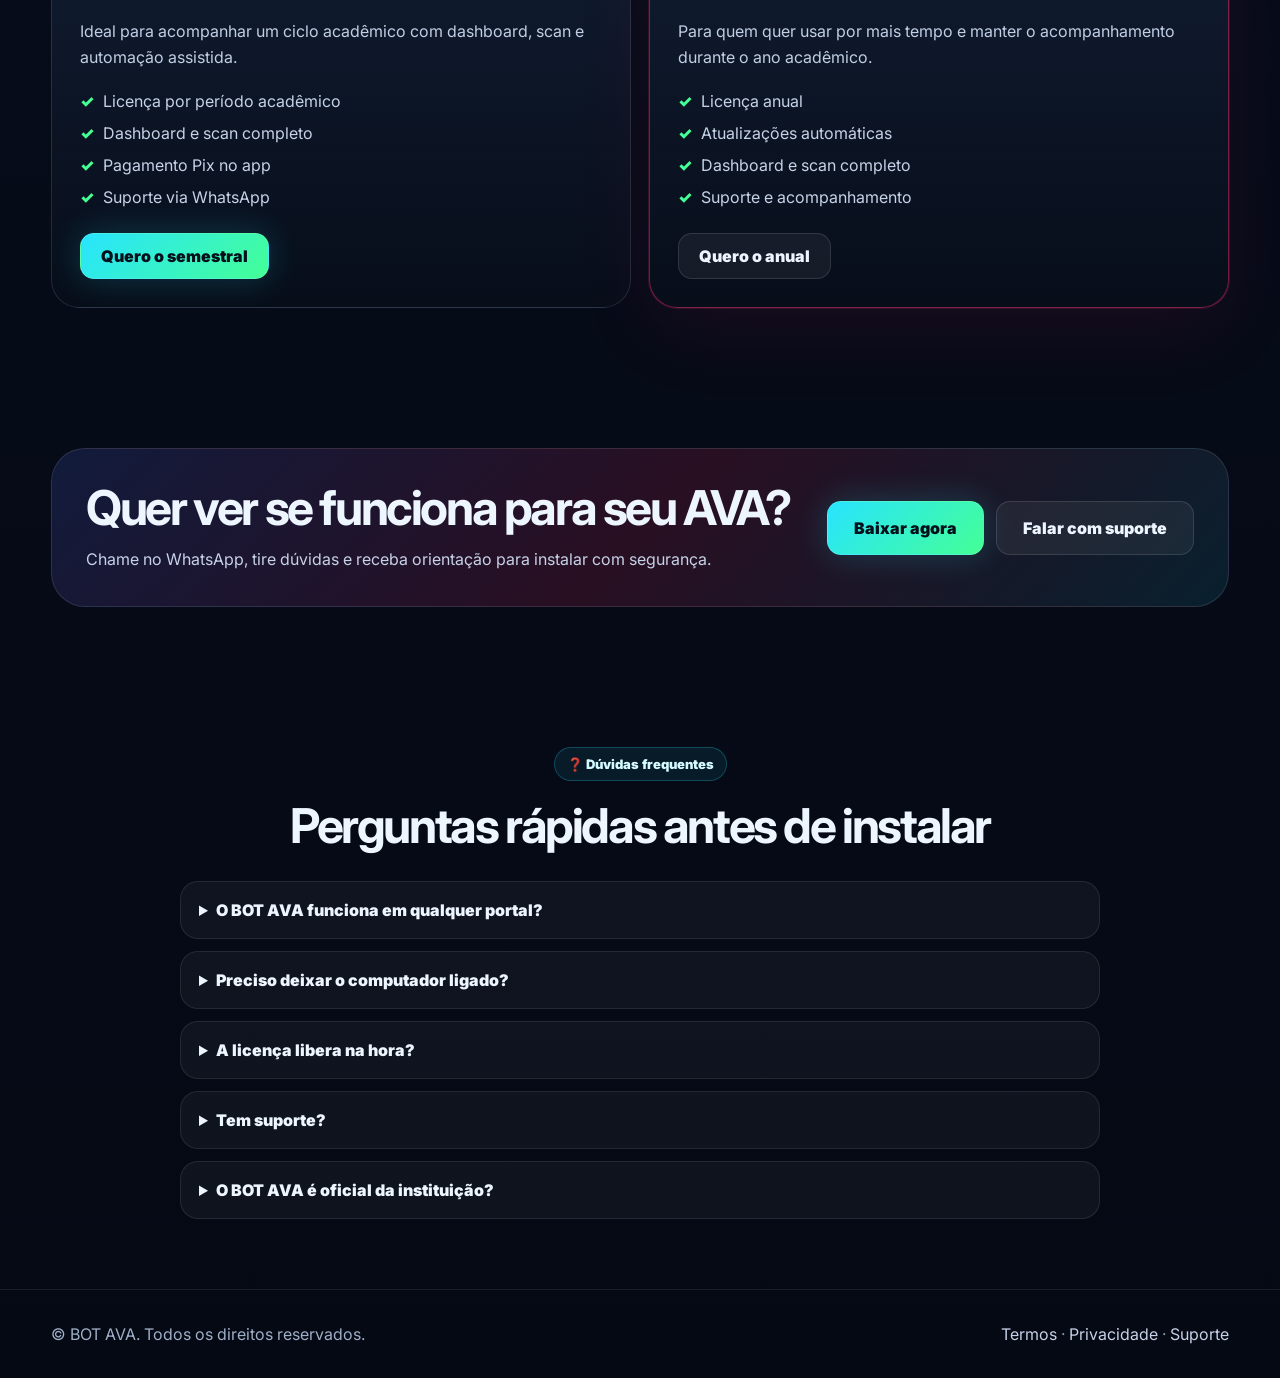
==== commit d51347e2: "Update index.html" ====
--- a/index.html
+++ b/index.html
@@ -88,7 +88,7 @@
       <div class="container proof-grid">
         <div><strong>Dashboard</strong><span>progresso por disciplina</span></div>
         <div><strong>Pix</strong><span>pagamento dentro do app</span></div>
-        <div><strong>2.0.2</strong><span>versão com atualização segura</span></div>
+        <div><strong>2.0.3</strong><span>versão com atualização segura</span></div>
         <div><strong>API própria</strong><span>licença, pagamentos e suporte</span></div>
       </div>
     </section>
@@ -165,7 +165,7 @@
             <h2>Baixe o BOT AVA para Windows</h2>
             <p>Use sempre o link oficial. Após instalar, entre com seu CPF, valide sua licença e acompanhe tudo pelo dashboard.</p>
             <div class="download-actions">
-              <a class="btn btn-primary btn-big" href="https://github.com/botava-app/botava-site/releases/download/2.0.2/Instalador_BOT_AVA_2.0.2.exe" target="_blank" rel="noopener">Baixar instalador oficial v2.0.2</a>
+              <a class="btn btn-primary btn-big" href="https://github.com/botava-app/botava-site/releases/download/2.0.3/Instalador_BOT_AVA_2.0.3.exe" target="_blank" rel="noopener">Baixar instalador oficial v2.0.3</a>
               <a class="btn btn-secondary" href="https://wa.me/5594920007324?text=Ol%C3%A1%2C%20preciso%20de%20ajuda%20para%20instalar%20o%20BOT%20AVA" target="_blank" rel="noopener">Ajuda para instalar</a>
             </div>
           </div>
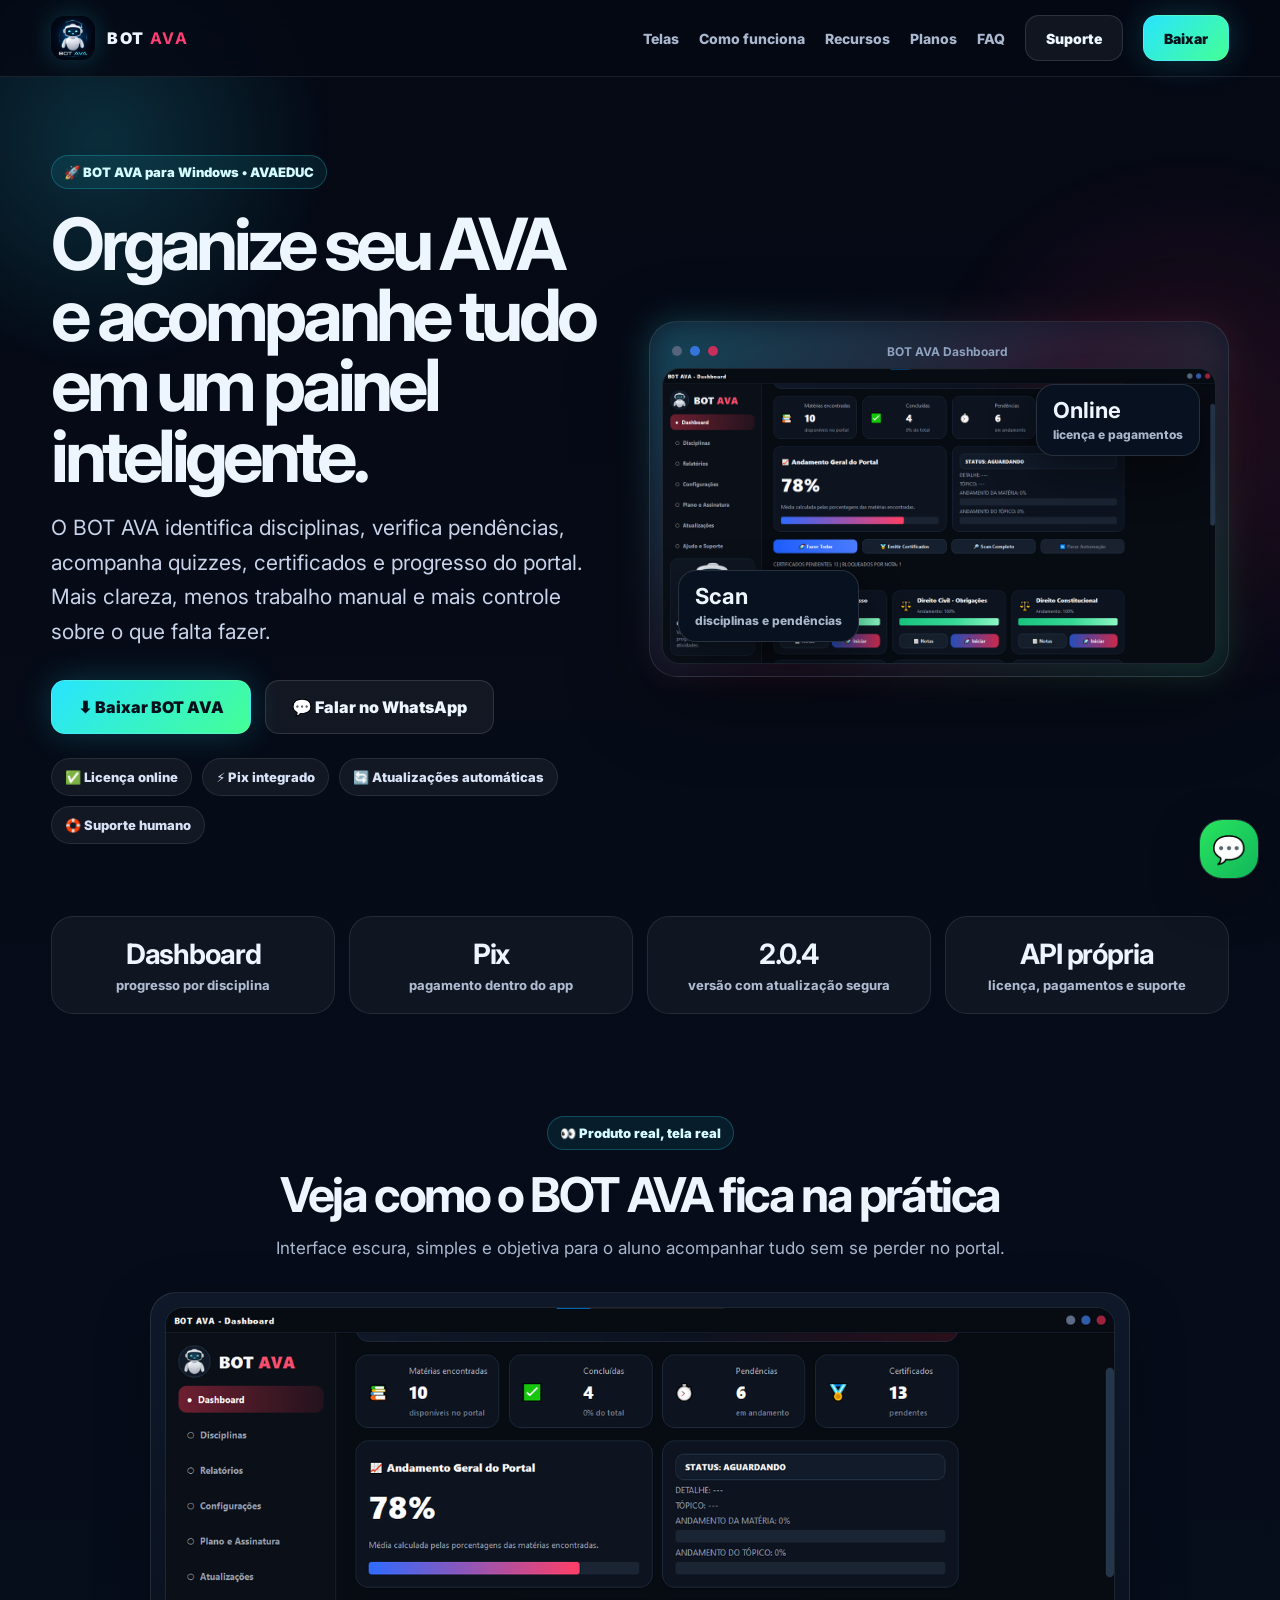
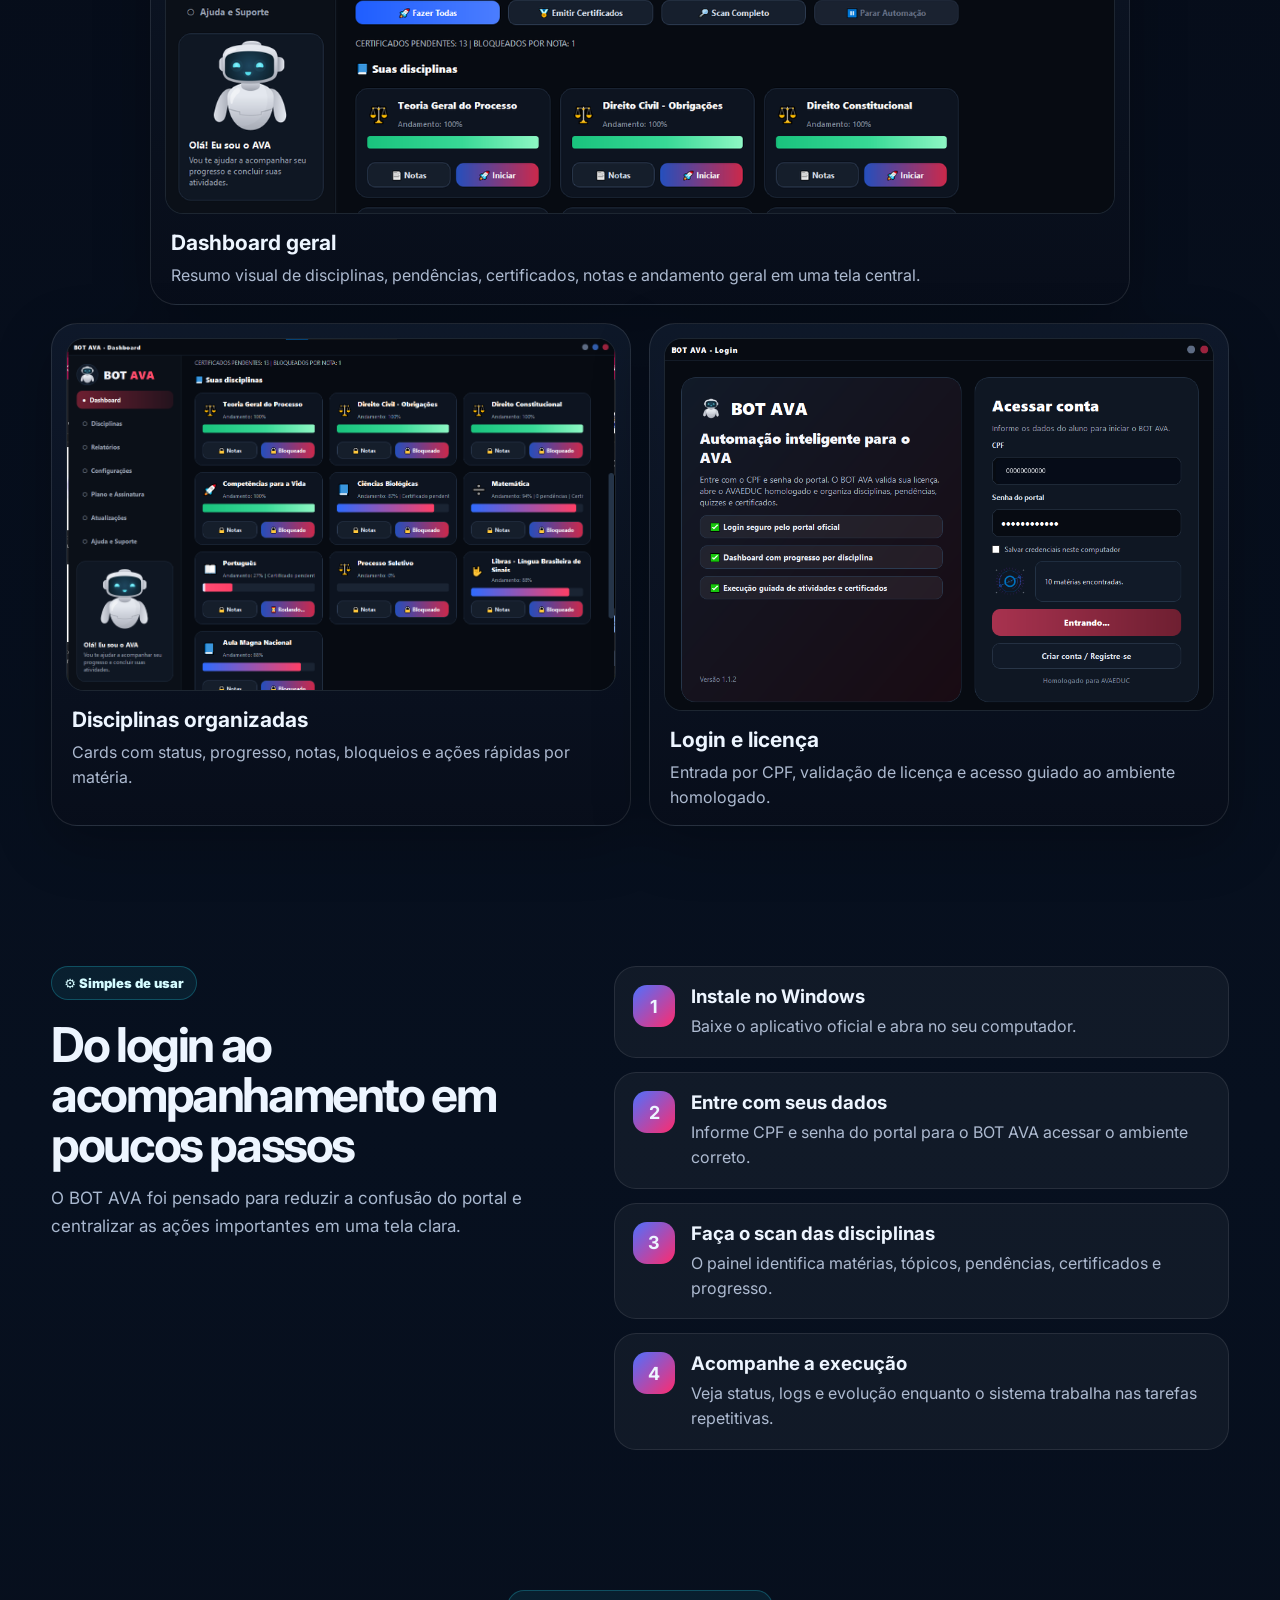
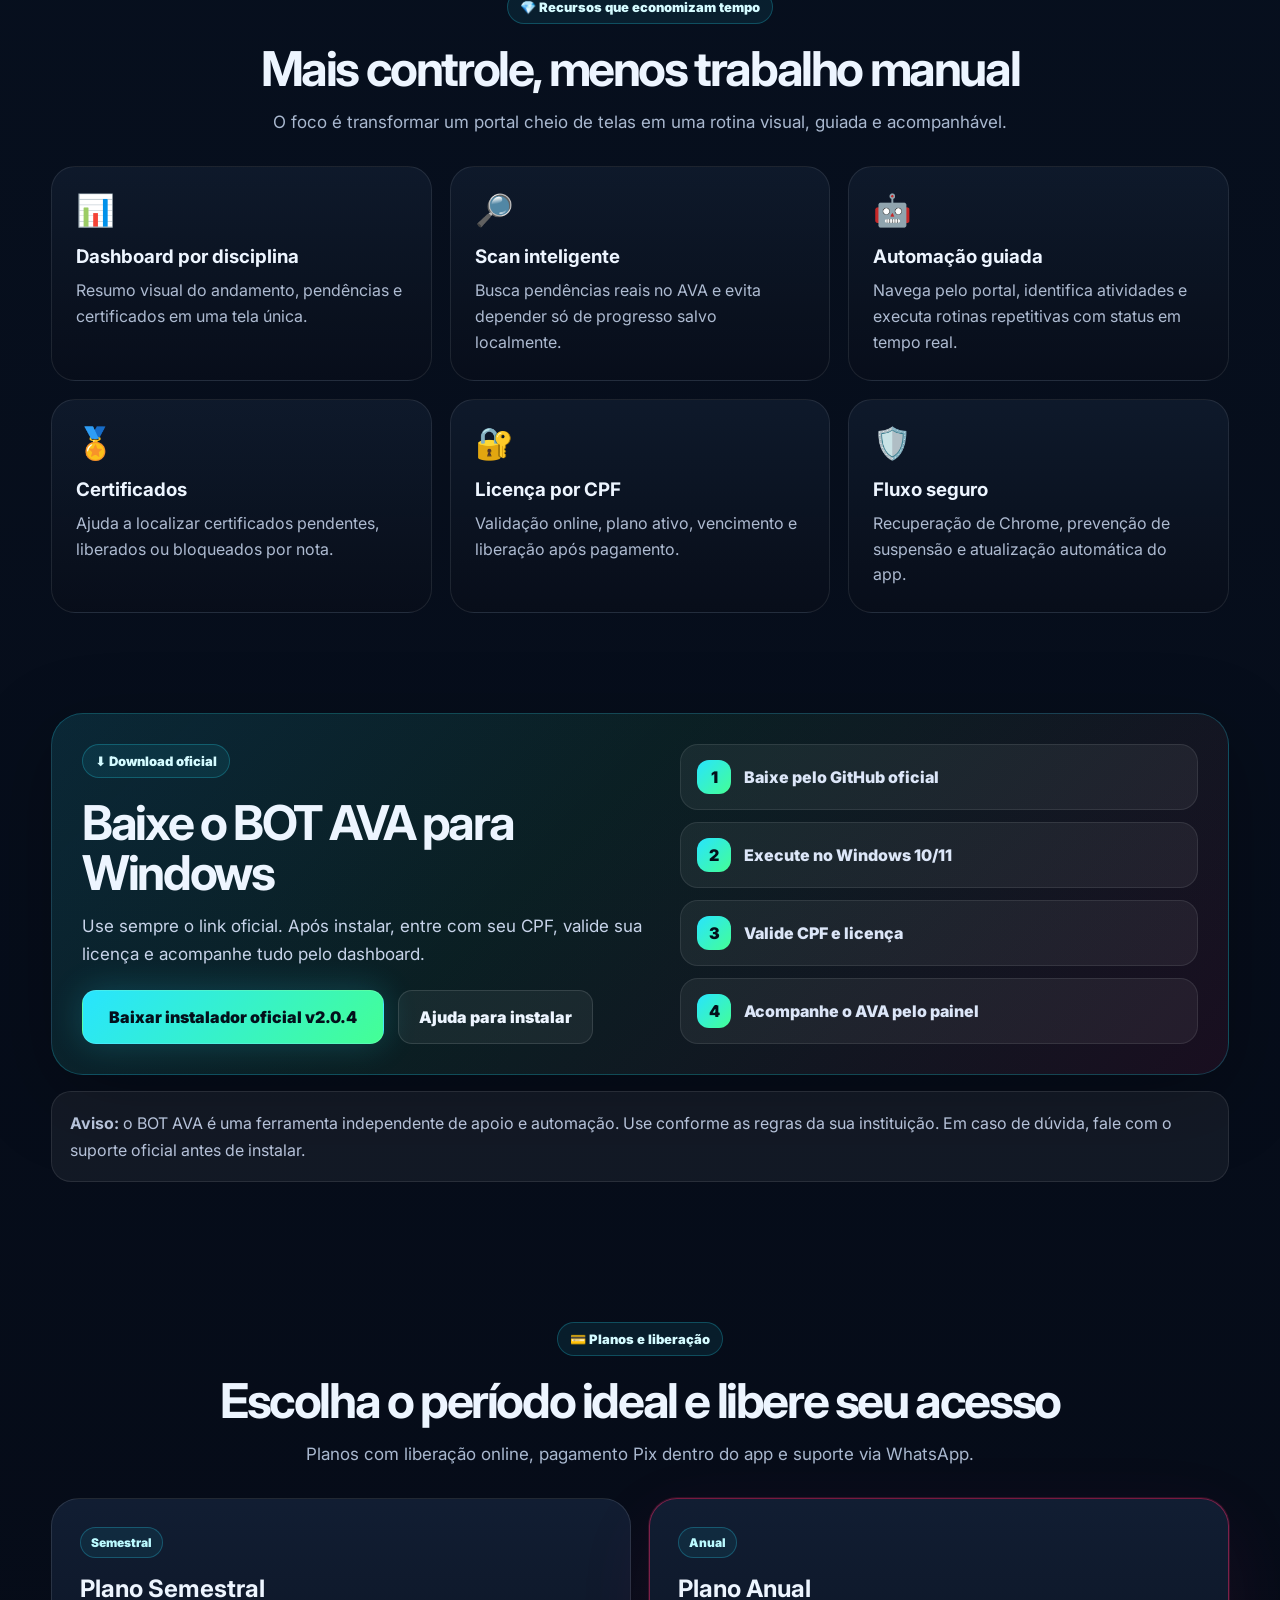
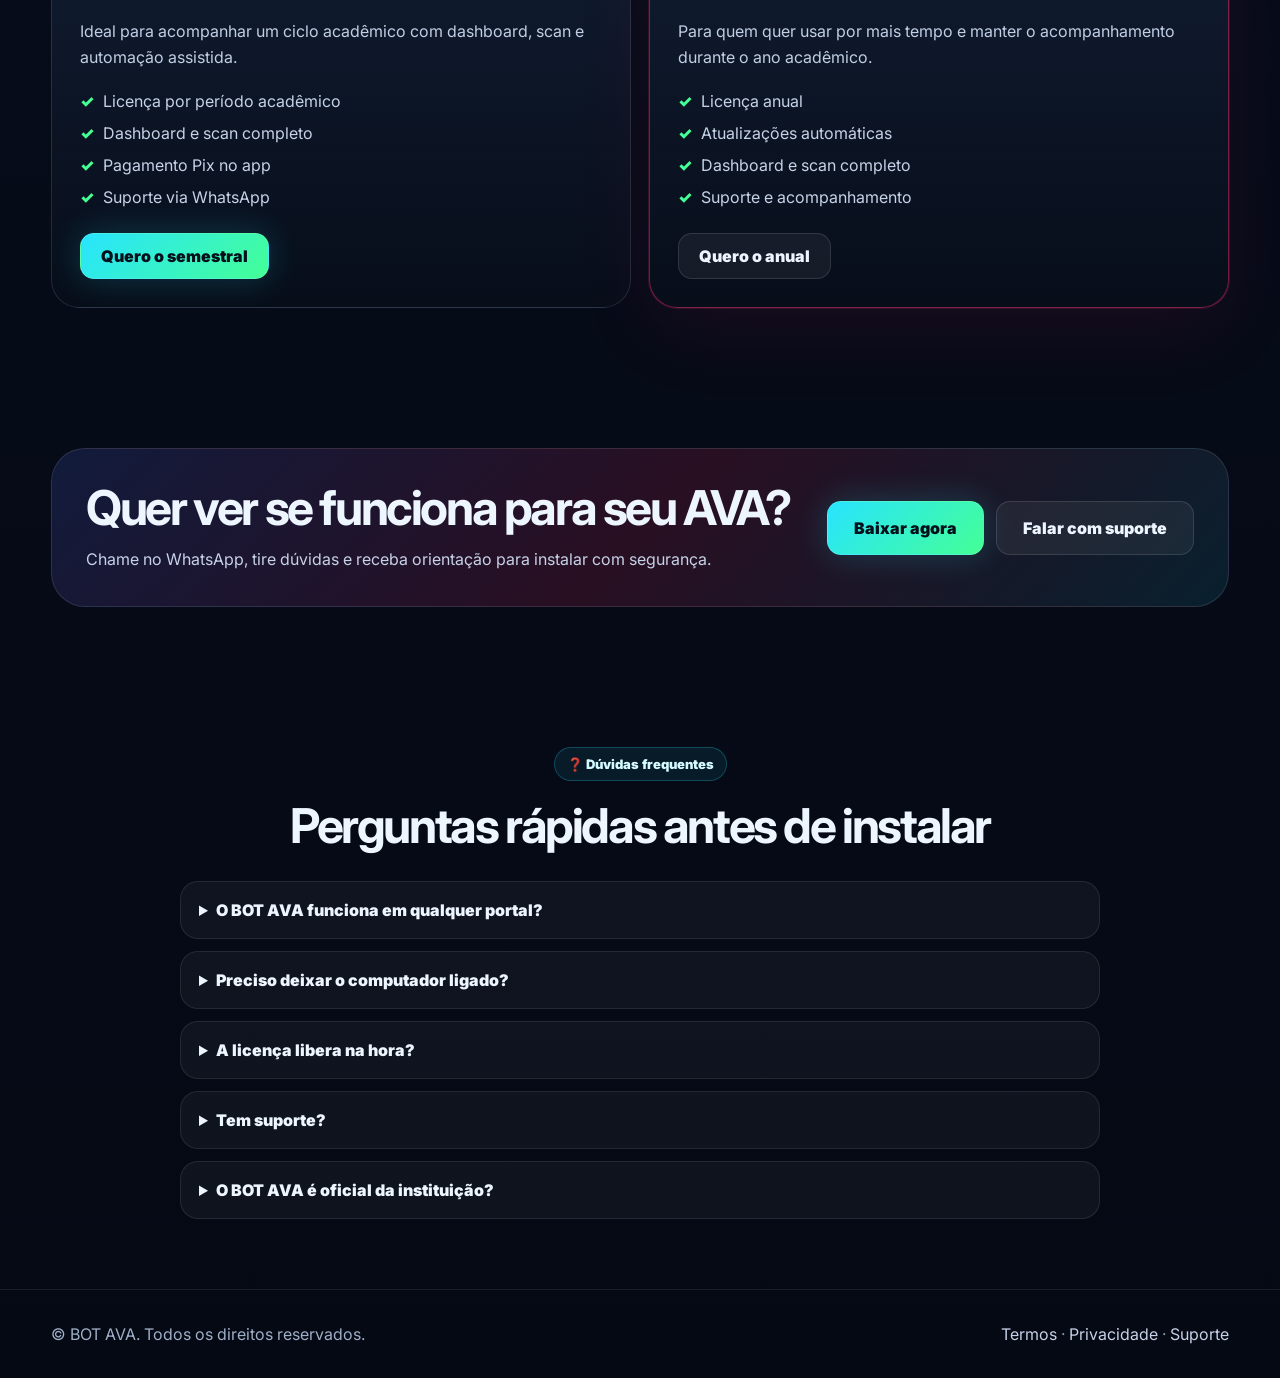
==== commit 295f0240: "Update installer links to BOT AVA 2.0.4" ====
--- a/index.html
+++ b/index.html
@@ -88,7 +88,7 @@
       <div class="container proof-grid">
         <div><strong>Dashboard</strong><span>progresso por disciplina</span></div>
         <div><strong>Pix</strong><span>pagamento dentro do app</span></div>
-        <div><strong>2.0.3</strong><span>versão com atualização segura</span></div>
+        <div><strong>2.0.4</strong><span>versão com atualização segura</span></div>
         <div><strong>API própria</strong><span>licença, pagamentos e suporte</span></div>
       </div>
     </section>
@@ -165,7 +165,7 @@
             <h2>Baixe o BOT AVA para Windows</h2>
             <p>Use sempre o link oficial. Após instalar, entre com seu CPF, valide sua licença e acompanhe tudo pelo dashboard.</p>
             <div class="download-actions">
-              <a class="btn btn-primary btn-big" href="https://github.com/botava-app/botava-site/releases/download/2.0.3/Instalador_BOT_AVA_2.0.3.exe" target="_blank" rel="noopener">Baixar instalador oficial v2.0.3</a>
+              <a class="btn btn-primary btn-big" href="https://github.com/botava-app/botava-site/releases/download/2.0.4/Instalador_BOT_AVA_2.0.4.exe" target="_blank" rel="noopener">Baixar instalador oficial v2.0.4</a>
               <a class="btn btn-secondary" href="https://wa.me/5594920007324?text=Ol%C3%A1%2C%20preciso%20de%20ajuda%20para%20instalar%20o%20BOT%20AVA" target="_blank" rel="noopener">Ajuda para instalar</a>
             </div>
           </div>
